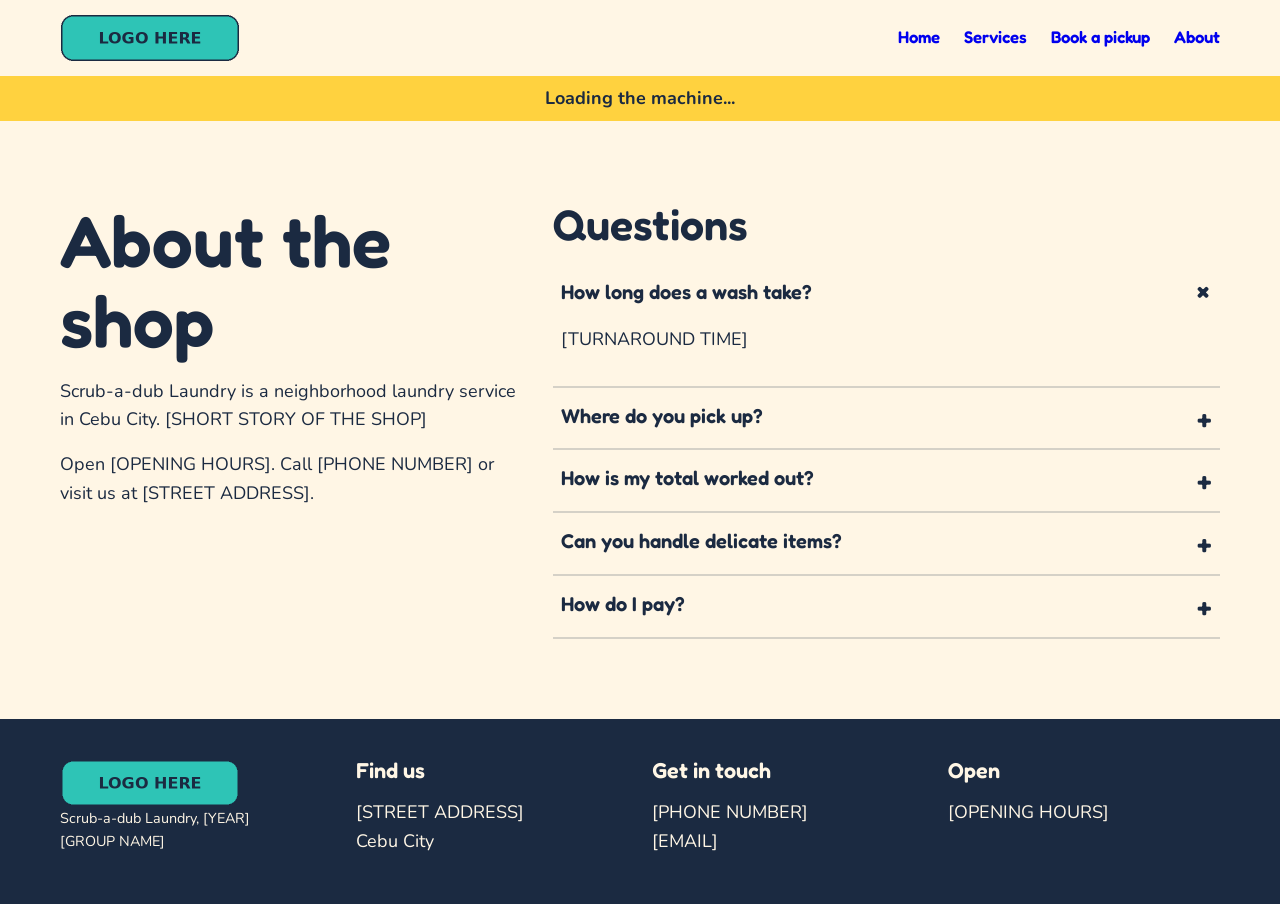
==== about.html @ 7029aa3f "added other pages and partially redesign the website" ====
<!doctype html>
<html lang="en">
<head>
<meta charset="utf-8">
<meta name="viewport" content="width=device-width, initial-scale=1">
<title>About | Scrub-a-dub Laundry</title>
<meta name="description" content="About Scrub-a-dub Laundry, hours, and common questions.">
<link rel="icon" href="assets/logo-small.png">
<link rel="preconnect" href="https://fonts.googleapis.com"><link rel="preconnect" href="https://fonts.gstatic.com" crossorigin>
<link rel="stylesheet" href="https://fonts.googleapis.com/css2?family=Fredoka:wght@500;600&family=Nunito:wght@400;700&display=swap">
<link rel="stylesheet" href="style.css">
<link rel="stylesheet" href="https://pyscript.net/releases/2025.8.1/core.css">
<script type="module" src="https://pyscript.net/releases/2025.8.1/core.js"></script>
</head>
<body>
<header class="site-header"><div class="wrap bar">
<a class="brand" href="index.html"><img src="assets/logo-small.png" alt="Scrub-a-dub Laundry, home" width="180" height="48"></a>
<button id="nav-toggle" class="nav-toggle" aria-expanded="false" aria-controls="nav">Menu</button>
<nav id="nav" class="nav" aria-label="Main"><a href="index.html">Home</a><a href="services.html">Services</a><a href="order.html">Book a pickup</a><a href="about.html">About</a></nav>
</div></header>
<p id="loading" class="loading" role="status">Loading the machine...</p>
<main>

<section class="section"><div class="wrap grid12" style="align-items:start">
<div class="c-5"><h1>About the shop</h1><p>Scrub-a-dub Laundry is a neighborhood laundry service in Cebu City. [SHORT STORY OF THE SHOP]</p><p>Open [OPENING HOURS]. Call [PHONE NUMBER] or visit us at [STREET ADDRESS].</p></div>
<div class="c-7"><h2>Questions</h2><ul class="faq">
<li class="faq-item open"><button class="faq-q" aria-expanded="true">How long does a wash take?</button><div class="faq-a"><div><p>[TURNAROUND TIME]</p></div></div></li>
<li class="faq-item"><button class="faq-q" aria-expanded="false">Where do you pick up?</button><div class="faq-a"><div><p>[SERVICE AREA] in Cebu City.</p></div></div></li>
<li class="faq-item"><button class="faq-q" aria-expanded="false">How is my total worked out?</button><div class="faq-a"><div><p>Quantity times the service price, plus the rush fee and delivery fee if you pick them. Try it on the Services page.</p></div></div></li>
<li class="faq-item"><button class="faq-q" aria-expanded="false">Can you handle delicate items?</button><div class="faq-a"><div><p>[DELICATE ITEMS POLICY]</p></div></div></li>
<li class="faq-item"><button class="faq-q" aria-expanded="false">How do I pay?</button><div class="faq-a"><div><p>[PAYMENT METHODS]</p></div></div></li>
</ul></div></div></section>
</main>
<footer class="site-footer"><div class="wrap foot">
<div><img src="assets/logo-small.png" alt="Scrub-a-dub Laundry" width="180" height="48"><p class="small mt">Scrub-a-dub Laundry, [YEAR]<br>[GROUP NAME]</p></div>
<div><h3>Find us</h3><p>[STREET ADDRESS]<br>Cebu City</p></div>
<div><h3>Get in touch</h3><p>[PHONE NUMBER]<br>[EMAIL]</p></div>
<div><h3>Open</h3><p>[OPENING HOURS]</p></div>
</div></footer>
<script type="py" config="./pyscript.toml">
import nav, faq
from pyscript import document
document.querySelector("#loading").remove()
</script>
</body>
</html>
---- style.css ----
/* 1. tokens */
:root{--cream:#FFF6E5;--navy:#1B2A41;--teal:#2EC4B6;--mint:#bdeee9;--sun:#FFD23F;--coral:#FF6B6B;
--f-head:Fredoka,sans-serif;--f-body:Nunito,sans-serif;
--s1:4px;--s2:8px;--s3:16px;--s4:24px;--s5:40px;--s6:80px;--r:14px;
--ease-bounce:cubic-bezier(.34,1.56,.64,1);--t-press:120ms;--t-hover:220ms;
--fs-body:clamp(1rem,.95rem + .25vw,1.125rem);--fs-h1:clamp(2.4rem,1.5rem + 3.8vw,4.6rem);--fs-h2:clamp(1.8rem,1.4rem + 1.6vw,2.7rem);--fs-h3:1.35rem}
/* 2. reset */
*,*::before,*::after{box-sizing:border-box}
html{scroll-behavior:smooth}
body{margin:0;background:var(--cream);color:var(--navy);font:var(--fs-body)/1.6 var(--f-body)}
img,video{max-width:100%;height:auto;display:block}
button,input,select,textarea{font:inherit;color:inherit}
/* 3. base */
h1,h2,h3{font-family:var(--f-head);font-weight:600;line-height:1.1;margin:0 0 var(--s3)}
h1{font-size:var(--fs-h1)}h2{font-size:var(--fs-h2)}h3{font-size:var(--fs-h3)}
p{margin:0 0 var(--s3);max-width:60ch}
:focus-visible{outline:3px solid var(--navy);outline-offset:3px}
.small{font-size:.9rem}
.loading{margin:0;padding:var(--s2) var(--s3);background:var(--sun);text-align:center;font-weight:700;max-width:none}
/* 4. layout */
.wrap{width:min(1160px,100% - 2 * var(--s4));margin-inline:auto}
.grid12{display:grid;grid-template-columns:repeat(12,1fr);gap:var(--s4);align-items:center}
.section{padding-block:var(--s6)}
.band{background:var(--teal);padding-block:var(--s6)}
.c-6{grid-column:span 6}.c-5{grid-column:span 5}.c-7{grid-column:span 7}.c-4{grid-column:span 4}.c-8{grid-column:span 8}
/* 5. components */
.site-header{position:sticky;top:0;z-index:10;background:var(--cream);transition:box-shadow var(--t-hover)}
.site-header.scrolled{box-shadow:0 3px 0 var(--navy)}
.bar{display:flex;align-items:center;justify-content:space-between;gap:var(--s3);min-height:76px}
.nav{display:flex;gap:var(--s4)}
.nav a{font:600 1.05rem var(--f-head);text-decoration:none;padding:var(--s1) 0;border-bottom:3px solid transparent;transition:transform var(--t-hover) var(--ease-bounce)}
.nav a:hover{transform:rotate(-3deg) translateY(-2px)}
.nav a[aria-current=page]{border-bottom-color:var(--coral)}
.nav-toggle{display:none;background:var(--sun);border:3px solid var(--navy);border-radius:999px;padding:var(--s1) var(--s3);font:600 1rem var(--f-head);cursor:pointer}
.btn{display:inline-block;font:600 1.1rem var(--f-head);padding:.8em 1.6em;border:3px solid var(--navy);border-radius:999px;background:var(--coral);color:var(--navy);box-shadow:4px 4px 0 var(--navy);text-decoration:none;cursor:pointer;transition:transform var(--t-hover) var(--ease-bounce),box-shadow var(--t-hover)}
.btn:hover{transform:translate(-2px,-4px) rotate(-1.5deg);box-shadow:6px 8px 0 var(--navy)}
.btn:active{transform:scale(.96);box-shadow:2px 2px 0 var(--navy);transition-duration:var(--t-press)}
.btn--ghost{background:transparent}
.actions{display:flex;flex-wrap:wrap;gap:var(--s3);margin-top:var(--s4)}
.steps{display:flex;gap:var(--s5);position:relative;margin:var(--s5) 0 0;padding:0;list-style:none}
.steps::before{content:"";position:absolute;left:24px;right:24px;top:24px;border-top:3px dashed var(--navy);opacity:.35}
.steps li{position:relative;flex:1}
.num{width:48px;height:48px;border-radius:50%;background:var(--sun);border:3px solid var(--navy);display:grid;place-items:center;font:600 1.3rem var(--f-head);margin-bottom:var(--s3);position:relative;transition:transform var(--t-hover) var(--ease-bounce)}
.steps li:hover .num{transform:rotate(-12deg) scale(1.12)}
.steps h3{margin-bottom:var(--s1)}
.video-frame{background:var(--navy);border-radius:var(--r);padding:var(--s2);aspect-ratio:16/9}
.video-frame video{width:100%;height:100%;border-radius:8px;background:var(--navy);object-fit:cover}
.svc-list{margin:var(--s4) 0 0;padding:0;list-style:none}
.svc{width:100%;background:none;border:0;border-bottom:2px solid rgba(27,42,65,.18);text-align:left;display:grid;grid-template-columns:56px 1fr auto;gap:var(--s3);align-items:center;padding:var(--s3) var(--s2);cursor:pointer}
.svc .name{display:block;font:600 1.4rem var(--f-head)}
.svc .price{font:600 1.25rem var(--f-head);transition:transform var(--t-hover) var(--ease-bounce)}
.svc:hover .price{transform:translateX(-8px)}
.svc:hover .ico{transform:rotate(-10deg) scale(1.1)}
.svc:active{transform:scale(.99)}
.ico{width:48px;height:48px;border-radius:14px;background:var(--mint);border:3px solid var(--navy);display:grid;place-items:center;transition:transform var(--t-hover) var(--ease-bounce)}
.ico::after{content:"";width:55%;height:55%;background:var(--navy)}
.ico--wash::after{border-radius:50%;background:none;border:4px solid var(--navy)}
.ico--dry{background:var(--sun)}.ico--dry::after{clip-path:polygon(20% 0,35% 0,50% 14%,65% 0,80% 0,100% 28%,84% 42%,78% 34%,78% 100%,22% 100%,22% 34%,16% 42%,0 28%)}
.ico--iron{background:var(--coral)}.ico--iron::after{clip-path:polygon(0 100%,100% 100%,100% 30%,70% 0,0 40%)}
.ico--bed::after{border-radius:6px}
.fields h2{color:var(--navy)}
.field{margin-bottom:var(--s3)}
label{display:block;font-weight:700;margin-bottom:var(--s1)}
.in{display:block;width:100%;background:#fff;border:3px solid var(--navy);border-radius:var(--r);padding:.65em .85em}
.in:focus{outline:none;box-shadow:0 0 0 4px var(--sun);animation:pop .35s var(--ease-bounce)}
.field.invalid .in{border-color:var(--coral);animation:shake .4s}
.err,.msg{color:#a3201a;min-height:1.4em;font-size:.95rem;margin:var(--s1) 0 0}
.toggle{display:flex;align-items:center;gap:12px;margin:12px 0;cursor:pointer}
.toggle input{position:absolute;opacity:0}
.track{width:54px;height:30px;border-radius:999px;background:var(--cream);border:3px solid var(--navy);position:relative;flex:none;transition:background var(--t-hover)}
.track::after{content:"";position:absolute;top:2px;left:2px;width:20px;height:20px;border-radius:50%;background:var(--navy);transition:transform var(--t-hover) var(--ease-bounce)}
.toggle input:checked+.track{background:var(--sun)}
.toggle input:checked+.track::after{transform:translateX(24px)}
.toggle input:focus-visible+.track{outline:3px solid var(--navy);outline-offset:3px}
.receipt,.confirm{background:var(--cream);border:3px solid var(--navy);border-radius:var(--r);padding:var(--s4);position:relative}
.receipt dl,.ticket dl{margin:0}
.line{display:flex;justify-content:space-between;gap:var(--s3);padding:var(--s2) 0;border-bottom:2px dashed rgba(27,42,65,.35);animation:rise .4s both}
.line dt,.line dd{margin:0}
.line:nth-child(2){animation-delay:.1s}.line:nth-child(3){animation-delay:.2s}.line:nth-child(4){animation-delay:.3s}
.line.total{border:0;font:600 1.6rem var(--f-head)}
.confirm:focus{outline:3px solid var(--navy)}
.ticket.show .stamp{animation:stamp .5s var(--ease-bounce) forwards}
.stamp{position:absolute;right:0;top:-8px;border:4px solid var(--coral);color:#b8362f;padding:2px 14px;font:600 1.6rem var(--f-head);border-radius:8px;transform:rotate(-12deg);opacity:0}
.faq{margin:0;padding:0;list-style:none}
.faq-item{border-bottom:2px solid rgba(27,42,65,.18)}
.faq-q{width:100%;display:flex;justify-content:space-between;gap:var(--s3);background:none;border:0;text-align:left;padding:var(--s3) var(--s2);font:600 1.25rem var(--f-head);cursor:pointer;transition:transform var(--t-hover) var(--ease-bounce)}
.faq-q:hover{transform:rotate(-.6deg) translateX(4px)}
.faq-q::after{content:"+";font-size:1.8rem;line-height:1;transition:transform var(--t-hover) var(--ease-bounce)}
.faq-item.open .faq-q::after{transform:rotate(135deg)}
.faq-a{display:grid;grid-template-rows:0fr;transition:grid-template-rows .3s}
.faq-item.open .faq-a{grid-template-rows:1fr}
.faq-a>div{overflow:hidden}
.faq-a p{padding:0 var(--s2) var(--s3)}
.site-footer{background:var(--navy);color:var(--cream);padding-block:var(--s5)}
.foot{display:grid;grid-template-columns:repeat(auto-fit,minmax(220px,1fr));gap:var(--s4);align-items:start}
.foot p{margin:0 0 var(--s2)}
/* 6. pages: hero and machine */
.hero{padding-block:var(--s5) var(--s6);position:relative;overflow:hidden}
.hero h1{max-width:12ch}
.hero-art{position:relative;padding-bottom:var(--s5)}
.machine{position:relative;display:block;width:min(340px,86%);aspect-ratio:5/6;margin:0 0 0 auto;padding:0;background:var(--teal);border:4px solid var(--navy);border-radius:32px;box-shadow:8px 8px 0 var(--navy);cursor:pointer;transition:transform var(--t-hover) var(--ease-bounce)}
.machine:hover{transform:rotate(-1deg) translateY(-4px)}
.machine:active{transform:scale(.97)}
.machine[aria-busy=true]{cursor:progress}
.m-panel{position:absolute;inset:4% 6% auto;height:14%;background:var(--cream);border:3px solid var(--navy);border-radius:16px;display:flex;align-items:center;gap:8px;padding:0 12px;font:600 .95rem var(--f-head)}
.knob{width:22px;height:22px;border-radius:50%;background:var(--coral);border:3px solid var(--navy);flex:none}
.knob.y{background:var(--sun)}
.m-status{margin-left:auto;text-align:right}
.door{position:absolute;left:50%;top:57%;width:70%;aspect-ratio:1;transform:translate(-50%,-50%);border-radius:50%;background:var(--sun);border:4px solid var(--navy);padding:9%;transition:transform .4s var(--ease-bounce)}
.drum{width:100%;height:100%;border-radius:50%;background:var(--mint);border:3px solid var(--navy);position:relative;overflow:hidden}
.cloth{position:absolute;width:34%;height:26%;border-radius:8px;border:3px solid var(--navy)}
.c1{background:var(--coral);left:14%;top:20%}.c2{background:#fff;left:52%;top:42%}.c3{background:var(--sun);left:22%;top:58%}
.is-open .door{transform:translate(-50%,-50%) perspective(500px) rotateY(-55deg)}
.is-running .drum{animation:spin .9s linear infinite}
.machine:not(.is-running):hover .door{animation:wiggle .5s}
.fresh{position:absolute;left:50%;bottom:-14%;width:36%;aspect-ratio:1;background:var(--coral);clip-path:polygon(20% 0,35% 0,50% 14%,65% 0,80% 0,100% 28%,84% 42%,78% 34%,78% 100%,22% 100%,22% 34%,16% 42%,0 28%);opacity:0;transform:translateX(-50%)}
.is-done .fresh{animation:flop .7s var(--ease-bounce) forwards}
.hint{text-align:right;margin:var(--s4) 0 0 auto;font-weight:700}
.bub{position:absolute;border-radius:50%;border:3px solid var(--navy);background:rgba(255,255,255,.55);animation:drift 9s ease-in-out infinite alternate;pointer-events:none}
.b1{width:34px;height:34px;left:2%;top:10%}.b2{width:20px;height:20px;left:48%;top:60%;animation-delay:-3s}.b3{width:46px;height:46px;right:4%;top:2%;animation-delay:-6s}
/* 7. utilities */
.mt{margin-top:var(--s5)}
/* 8. motion */
@keyframes spin{to{transform:rotate(360deg)}}
@keyframes wiggle{25%{transform:translate(-50%,-50%) rotate(-6deg)}75%{transform:translate(-50%,-50%) rotate(6deg)}}
@keyframes flop{from{opacity:0;transform:translate(-50%,-110px) scale(.3) rotate(-30deg)}to{opacity:1;transform:translate(-50%,0) scale(1) rotate(6deg)}}
@keyframes drift{to{transform:translate(14px,-26px)}}
@keyframes pop{50%{transform:scale(1.02)}}
@keyframes shake{20%,60%{transform:translateX(-6px)}40%,80%{transform:translateX(6px)}}
@keyframes rise{from{opacity:0;transform:translateY(6px)}}
@keyframes stamp{from{opacity:0;transform:scale(3) rotate(-12deg)}to{opacity:1;transform:scale(1) rotate(-12deg)}}
@media (prefers-reduced-motion:reduce){*,*::before,*::after{animation-duration:.01ms!important;animation-iteration-count:1!important;transition-duration:.01ms!important;scroll-behavior:auto!important}.bub{display:none}}
@media (max-width:820px){
.c-6,.c-5,.c-7,.c-4,.c-8{grid-column:1/-1}
.nav-toggle{display:block}
.nav{display:none;position:absolute;left:0;right:0;top:100%;flex-direction:column;background:var(--cream);padding:var(--s3) var(--s4);border-bottom:3px solid var(--navy)}
.nav.open{display:flex}
.steps{flex-direction:column;gap:var(--s4)}.steps::before{display:none}
.machine{margin:0 auto}.hint{text-align:center;margin-inline:auto}
}
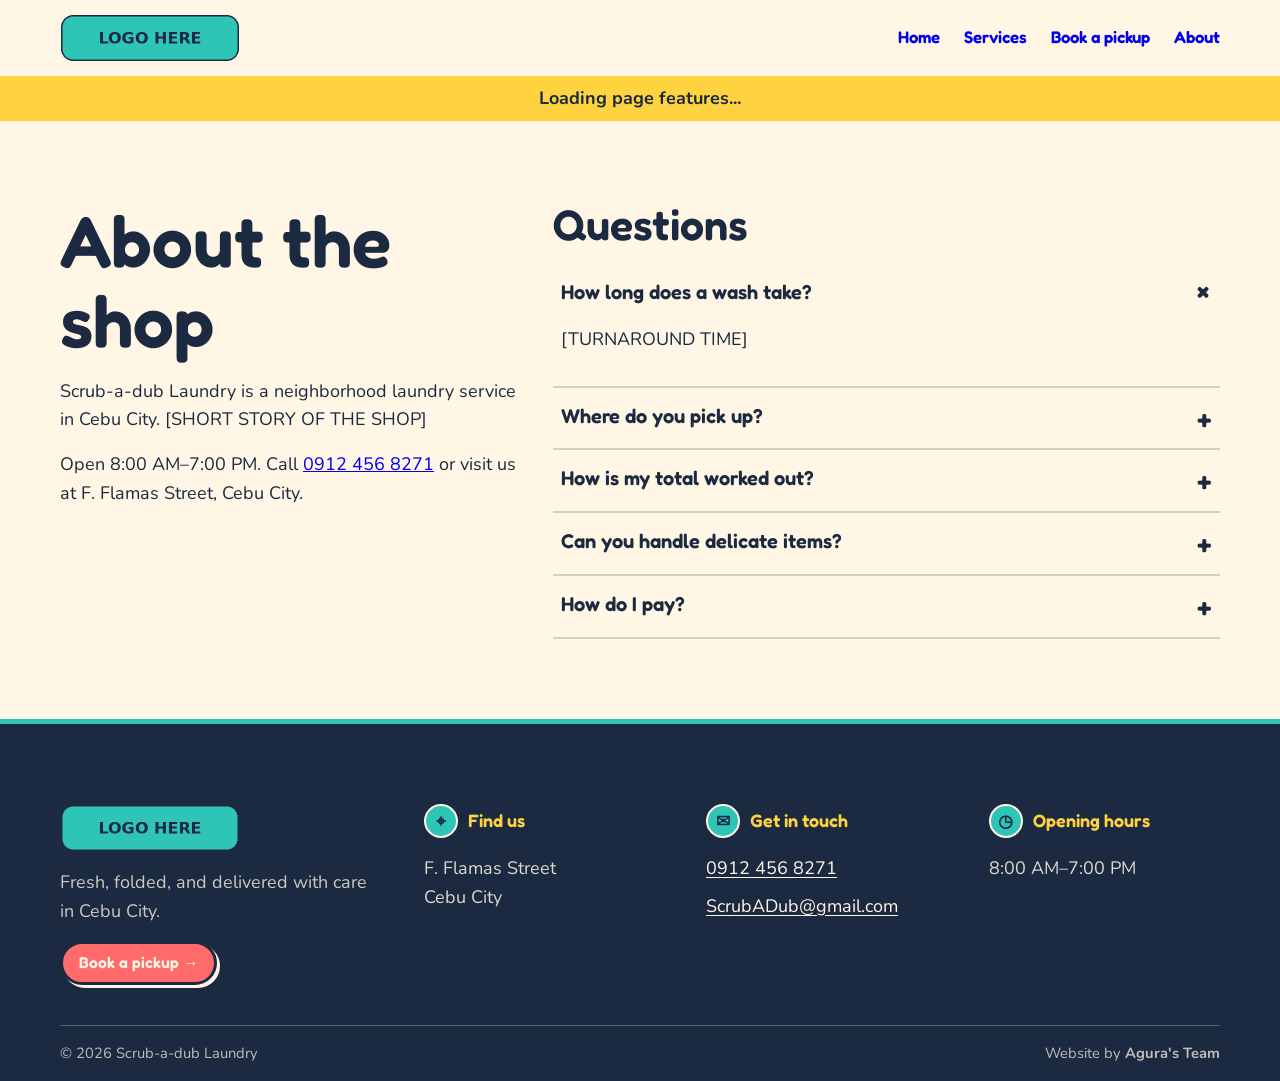
==== commit 909b04b8: "Improve the footer design and placed our contacts" ====
--- a/about.html
+++ b/about.html
@@ -13,16 +13,19 @@
 <script type="module" src="https://pyscript.net/releases/2025.8.1/core.js"></script>
 </head>
 <body>
+<div class="bubble-background" aria-hidden="true">
+<i class="bubble-background__bubble"></i><i class="bubble-background__bubble"></i><i class="bubble-background__bubble"></i><i class="bubble-background__bubble"></i><i class="bubble-background__bubble"></i><i class="bubble-background__bubble"></i><i class="bubble-background__bubble"></i><i class="bubble-background__bubble"></i><i class="bubble-background__bubble"></i><i class="bubble-background__bubble"></i><i class="bubble-background__bubble"></i><i class="bubble-background__bubble"></i><i class="bubble-background__bubble"></i><i class="bubble-background__bubble"></i>
+</div>
 <header class="site-header"><div class="wrap bar">
 <a class="brand" href="index.html"><img src="assets/logo-small.png" alt="Scrub-a-dub Laundry, home" width="180" height="48"></a>
 <button id="nav-toggle" class="nav-toggle" aria-expanded="false" aria-controls="nav">Menu</button>
 <nav id="nav" class="nav" aria-label="Main"><a href="index.html">Home</a><a href="services.html">Services</a><a href="order.html">Book a pickup</a><a href="about.html">About</a></nav>
 </div></header>
-<p id="loading" class="loading" role="status">Loading the machine...</p>
+<p id="loading" class="loading" role="status">Loading page features...</p>
 <main>
 
 <section class="section"><div class="wrap grid12" style="align-items:start">
-<div class="c-5"><h1>About the shop</h1><p>Scrub-a-dub Laundry is a neighborhood laundry service in Cebu City. [SHORT STORY OF THE SHOP]</p><p>Open [OPENING HOURS]. Call [PHONE NUMBER] or visit us at [STREET ADDRESS].</p></div>
+<div class="c-5"><h1>About the shop</h1><p>Scrub-a-dub Laundry is a neighborhood laundry service in Cebu City. [SHORT STORY OF THE SHOP]</p><p>Open 8:00 AM–7:00 PM. Call <a href="tel:+639124568271">0912 456 8271</a> or visit us at F. Flamas Street, Cebu City.</p></div>
 <div class="c-7"><h2>Questions</h2><ul class="faq">
 <li class="faq-item open"><button class="faq-q" aria-expanded="true">How long does a wash take?</button><div class="faq-a"><div><p>[TURNAROUND TIME]</p></div></div></li>
 <li class="faq-item"><button class="faq-q" aria-expanded="false">Where do you pick up?</button><div class="faq-a"><div><p>[SERVICE AREA] in Cebu City.</p></div></div></li>
@@ -31,14 +34,16 @@
 <li class="faq-item"><button class="faq-q" aria-expanded="false">How do I pay?</button><div class="faq-a"><div><p>[PAYMENT METHODS]</p></div></div></li>
 </ul></div></div></section>
 </main>
-<footer class="site-footer"><div class="wrap foot">
-<div><img src="assets/logo-small.png" alt="Scrub-a-dub Laundry" width="180" height="48"><p class="small mt">Scrub-a-dub Laundry, [YEAR]<br>[GROUP NAME]</p></div>
-<div><h3>Find us</h3><p>[STREET ADDRESS]<br>Cebu City</p></div>
-<div><h3>Get in touch</h3><p>[PHONE NUMBER]<br>[EMAIL]</p></div>
-<div><h3>Open</h3><p>[OPENING HOURS]</p></div>
+<footer class="site-footer"><div class="wrap footer-wrap">
+<div class="footer-grid">
+<section class="footer-brand"><img src="assets/logo-small.png" alt="Scrub-a-dub Laundry" width="180" height="48"><p>Fresh, folded, and delivered with care in Cebu City.</p><a class="btn footer-cta" href="order.html">Book a pickup <span aria-hidden="true">→</span></a></section>
+<section class="footer-column"><h2><span class="footer-icon" aria-hidden="true">⌖</span>Find us</h2><address>F. Flamas Street<br>Cebu City</address></section>
+<section class="footer-column"><h2><span class="footer-icon" aria-hidden="true">✉</span>Get in touch</h2><p><a href="tel:+639124568271">0912 456 8271</a><a href="mailto:ScrubADub@gmail.com">ScrubADub@gmail.com</a></p></section>
+<section class="footer-column"><h2><span class="footer-icon" aria-hidden="true">◷</span>Opening hours</h2><p>8:00 AM–7:00 PM</p></section>
+</div><div class="footer-bottom"><span>© 2026 Scrub-a-dub Laundry</span><span>Website by <strong>Agura's Team</strong></span></div>
 </div></footer>
 <script type="py" config="./pyscript.toml">
-import nav, faq
+import nav, faq, background_bubbles
 from pyscript import document
 document.querySelector("#loading").remove()
 </script>
--- a/style.css
+++ b/style.css
@@ -7,7 +7,24 @@
 /* 2. reset */
 *,*::before,*::after{box-sizing:border-box}
 html{scroll-behavior:smooth}
-body{margin:0;background:var(--cream);color:var(--navy);font:var(--fs-body)/1.6 var(--f-body)}
+body{margin:0;background:var(--cream);color:var(--navy);font:var(--fs-body)/1.6 var(--f-body);position:relative;isolation:isolate}
+.bubble-background{position:fixed;inset:0;overflow:hidden;z-index:0;pointer-events:none}
+.site-header,body>main,body>footer,#loading{position:relative;z-index:1}
+.bubble-background__bubble{position:absolute;bottom:-72px;left:var(--bubble-left);width:var(--bubble-size);aspect-ratio:1;border:3px solid rgba(46,196,182,.58);border-radius:50%;background:rgba(46,196,182,.16);opacity:.48;pointer-events:auto;cursor:pointer;animation:background-bubble-rise var(--bubble-speed) linear var(--bubble-delay) infinite}
+.bubble-background__bubble:nth-child(1){--bubble-left:4%;--bubble-size:70px;--bubble-speed:23s;--bubble-delay:-5s;--bubble-sway:34px}
+.bubble-background__bubble:nth-child(2){--bubble-left:12%;--bubble-size:52px;--bubble-speed:19s;--bubble-delay:-13s;--bubble-sway:-26px}
+.bubble-background__bubble:nth-child(3){--bubble-left:20%;--bubble-size:82px;--bubble-speed:28s;--bubble-delay:-8s;--bubble-sway:46px}
+.bubble-background__bubble:nth-child(4){--bubble-left:29%;--bubble-size:60px;--bubble-speed:21s;--bubble-delay:-16s;--bubble-sway:-38px}
+.bubble-background__bubble:nth-child(5){--bubble-left:37%;--bubble-size:76px;--bubble-speed:26s;--bubble-delay:-3s;--bubble-sway:26px}
+.bubble-background__bubble:nth-child(6){--bubble-left:45%;--bubble-size:48px;--bubble-speed:18s;--bubble-delay:-11s;--bubble-sway:-32px}
+.bubble-background__bubble:nth-child(7){--bubble-left:53%;--bubble-size:90px;--bubble-speed:30s;--bubble-delay:-19s;--bubble-sway:42px}
+.bubble-background__bubble:nth-child(8){--bubble-left:61%;--bubble-size:64px;--bubble-speed:22s;--bubble-delay:-6s;--bubble-sway:-30px}
+.bubble-background__bubble:nth-child(9){--bubble-left:69%;--bubble-size:78px;--bubble-speed:25s;--bubble-delay:-15s;--bubble-sway:36px}
+.bubble-background__bubble:nth-child(10){--bubble-left:77%;--bubble-size:54px;--bubble-speed:20s;--bubble-delay:-9s;--bubble-sway:-42px}
+.bubble-background__bubble:nth-child(11){--bubble-left:84%;--bubble-size:92px;--bubble-speed:29s;--bubble-delay:-2s;--bubble-sway:28px}
+.bubble-background__bubble:nth-child(12){--bubble-left:91%;--bubble-size:62px;--bubble-speed:21s;--bubble-delay:-17s;--bubble-sway:-34px}
+.bubble-background__bubble:nth-child(13){--bubble-left:96%;--bubble-size:74px;--bubble-speed:27s;--bubble-delay:-12s;--bubble-sway:38px}
+.bubble-background__bubble:nth-child(14){--bubble-left:25%;--bubble-size:58px;--bubble-speed:24s;--bubble-delay:-21s;--bubble-sway:-24px}
 img,video{max-width:100%;height:auto;display:block}
 button,input,select,textarea{font:inherit;color:inherit}
 /* 3. base */
@@ -22,7 +39,7 @@
 .grid12{display:grid;grid-template-columns:repeat(12,1fr);gap:var(--s4);align-items:center}
 .section{padding-block:var(--s6)}
 .band{background:var(--teal);padding-block:var(--s6)}
-.c-6{grid-column:span 6}.c-5{grid-column:span 5}.c-7{grid-column:span 7}.c-4{grid-column:span 4}.c-8{grid-column:span 8}
+.c-12{grid-column:1/-1}.c-6{grid-column:span 6}.c-5{grid-column:span 5}.c-7{grid-column:span 7}.c-4{grid-column:span 4}.c-8{grid-column:span 8}
 /* 5. components */
 .site-header{position:sticky;top:0;z-index:10;background:var(--cream);transition:box-shadow var(--t-hover)}
 .site-header.scrolled{box-shadow:0 3px 0 var(--navy)}
@@ -45,19 +62,48 @@
 .steps h3{margin-bottom:var(--s1)}
 .video-frame{background:var(--navy);border-radius:var(--r);padding:var(--s2);aspect-ratio:16/9}
 .video-frame video{width:100%;height:100%;border-radius:8px;background:var(--navy);object-fit:cover}
-.svc-list{margin:var(--s4) 0 0;padding:0;list-style:none}
-.svc{width:100%;background:none;border:0;border-bottom:2px solid rgba(27,42,65,.18);text-align:left;display:grid;grid-template-columns:56px 1fr auto;gap:var(--s3);align-items:center;padding:var(--s3) var(--s2);cursor:pointer}
-.svc .name{display:block;font:600 1.4rem var(--f-head)}
-.svc .price{font:600 1.25rem var(--f-head);transition:transform var(--t-hover) var(--ease-bounce)}
-.svc:hover .price{transform:translateX(-8px)}
-.svc:hover .ico{transform:rotate(-10deg) scale(1.1)}
-.svc:active{transform:scale(.99)}
+.svc-list{display:grid;grid-template-columns:repeat(2,minmax(0,1fr));gap:var(--s4);margin:var(--s4) 0 0;padding:0;list-style:none}
+.svc-list li{min-width:0}
+.svc{position:relative;width:100%;height:100%;min-height:178px;background:#fff;border:3px solid var(--navy);border-radius:22px;box-shadow:5px 5px 0 var(--navy);text-align:left;display:grid;grid-template-columns:52px minmax(0,1fr) auto;gap:var(--s3);align-items:start;padding:22px;cursor:pointer;transition:transform var(--t-hover) var(--ease-bounce),box-shadow var(--t-hover),background var(--t-hover)}
+.svc:hover{transform:translate(-2px,-3px);box-shadow:8px 9px 0 var(--navy)}
+.svc:active{transform:translate(2px,2px);box-shadow:2px 2px 0 var(--navy)}
+.svc[aria-pressed=true]{background:#E5F9F5;box-shadow:7px 7px 0 var(--navy)}
+.svc .name{display:block;margin-bottom:5px;font:600 1.45rem/1.1 var(--f-head)}
+.svc-copy{display:grid;gap:8px;min-width:0}
+.svc-desc{line-height:1.4}
+.svc-tag{justify-self:start;padding:3px 10px;border:2px solid var(--navy);border-radius:999px;background:var(--sun);font-size:.8rem;font-weight:800}
+.svc-list li:nth-child(2) .svc-tag{background:#FFDCDC}.svc-list li:nth-child(3) .svc-tag{background:#DFF3FF}.svc-list li:nth-child(4) .svc-tag{background:#EAE1FF}
+.svc-end{display:grid;justify-items:end;gap:10px}
+.svc .price{max-width:100px;font:600 1rem/1.2 var(--f-head);text-align:right;transition:transform var(--t-hover) var(--ease-bounce)}
+.svc-arrow{display:grid;width:30px;height:30px;place-items:center;border:2px solid var(--navy);border-radius:50%;background:var(--coral);font-size:1.2rem;line-height:1;transition:transform var(--t-hover) var(--ease-bounce)}
+.svc:hover .svc-arrow{transform:rotate(45deg)}
 .ico{width:48px;height:48px;border-radius:14px;background:var(--mint);border:3px solid var(--navy);display:grid;place-items:center;transition:transform var(--t-hover) var(--ease-bounce)}
 .ico::after{content:"";width:55%;height:55%;background:var(--navy)}
 .ico--wash::after{border-radius:50%;background:none;border:4px solid var(--navy)}
 .ico--dry{background:var(--sun)}.ico--dry::after{clip-path:polygon(20% 0,35% 0,50% 14%,65% 0,80% 0,100% 28%,84% 42%,78% 34%,78% 100%,22% 100%,22% 34%,16% 42%,0 28%)}
 .ico--iron{background:var(--coral)}.ico--iron::after{clip-path:polygon(0 100%,100% 100%,100% 30%,70% 0,0 40%)}
 .ico--bed::after{border-radius:6px}
+.services-hero{position:relative;overflow:hidden;padding-block:var(--s6);background:var(--sun);border-bottom:3px solid var(--navy)}
+.services-intro{display:grid;grid-template-columns:1.05fr .95fr;align-items:center;gap:var(--s5)}
+.services-intro h1{max-width:10ch;margin-block:var(--s2) var(--s3)}
+.services-intro p{max-width:40ch}
+.eyebrow{display:inline-block;color:#365369;font:800 .85rem/1.2 var(--f-body);letter-spacing:.12em;text-transform:uppercase}
+.services-promo{position:relative;justify-self:center;width:min(390px,100%);aspect-ratio:1.45;border:4px solid var(--navy);border-radius:36px;background:var(--teal);box-shadow:9px 9px 0 var(--navy);overflow:hidden;transform:rotate(2deg)}
+.promo-label{position:absolute;top:12%;left:9%;padding:8px 14px;border:3px solid var(--navy);border-radius:999px;background:#fff;font:600 1.05rem var(--f-head);transform:rotate(-5deg)}
+.promo-fold{position:absolute;bottom:-15%;width:46%;height:62%;border:4px solid var(--navy);border-radius:25px 25px 10px 10px;box-shadow:inset -12px 0 rgba(27,42,65,.12)}
+.promo-fold--one{left:10%;background:var(--coral);transform:rotate(-13deg)}.promo-fold--two{left:29%;bottom:-20%;background:#B9A0E8;transform:rotate(8deg)}.promo-fold--three{right:7%;bottom:-18%;background:#fff;transform:rotate(17deg)}
+.promo-spark{position:absolute;z-index:1;top:28%;right:15%;color:var(--sun);font-size:2.5rem;text-shadow:2px 2px 0 var(--navy);animation:sparkle 1.8s ease-in-out infinite alternate}
+.promo-bubble{position:absolute;z-index:1;border:3px solid rgba(255,255,255,.9);border-radius:50%;background:rgba(255,255,255,.28)}.promo-bubble--one{right:11%;top:10%;width:35px;height:35px}.promo-bubble--two{right:4%;top:28%;width:18px;height:18px}
+.service-section{padding-block:var(--s6)}
+.section-heading{display:flex;align-items:end;justify-content:space-between;gap:var(--s4)}.section-heading h2{margin:.35rem 0 0}.section-heading>p{max-width:38ch;margin:0}
+.calculator-section{padding-block:var(--s6);background:#C9F2EC;border-top:3px solid var(--navy)}
+.calculator-heading{max-width:680px;margin:0 auto var(--s5);text-align:center}.calculator-heading h2{margin:.4rem 0}.calculator-heading p{margin-inline:auto}
+.calculator-panel{align-items:stretch;padding:clamp(22px,4vw,48px);border:3px solid var(--navy);border-radius:28px;background:#fff;box-shadow:9px 9px 0 var(--navy)}
+.calculator-panel .fields{padding:var(--s3)}.calculator-fields-heading,.receipt-heading{display:flex;align-items:center;gap:12px;margin-bottom:var(--s4);font:600 1.35rem var(--f-head)}.calculator-fields-heading h3{margin:0}
+.step-chip{display:grid;width:38px;height:38px;flex:none;place-items:center;border:3px solid var(--navy);border-radius:50%;background:var(--teal);font:600 1rem var(--f-head)}.step-chip--sun{background:var(--sun)}
+.calculator-panel .receipt{height:100%;padding:clamp(22px,3vw,36px);border-radius:22px;background:#FFF8E9;box-shadow:inset 0 0 0 2px rgba(255,210,63,.35)}
+.receipt-heading{padding-bottom:var(--s3);border-bottom:2px dashed rgba(27,42,65,.35)}
+.receipt .line{padding-block:14px}.receipt .line.total{margin-top:var(--s3);padding:16px;border:3px solid var(--navy);border-radius:14px;background:var(--teal);font:600 1.4rem var(--f-head)}
 .fields h2{color:var(--navy)}
 .field{margin-bottom:var(--s3)}
 label{display:block;font-weight:700;margin-bottom:var(--s1)}
@@ -91,50 +137,59 @@
 .faq-item.open .faq-a{grid-template-rows:1fr}
 .faq-a>div{overflow:hidden}
 .faq-a p{padding:0 var(--s2) var(--s3)}
-.site-footer{background:var(--navy);color:var(--cream);padding-block:var(--s5)}
-.foot{display:grid;grid-template-columns:repeat(auto-fit,minmax(220px,1fr));gap:var(--s4);align-items:start}
-.foot p{margin:0 0 var(--s2)}
-/* 6. pages: hero and machine */
+.site-footer{position:relative;overflow:hidden;background:var(--navy);color:var(--cream);padding-block:var(--s6) var(--s3);border-top:5px solid var(--teal)}
+.footer-grid{display:grid;grid-template-columns:1.35fr repeat(3,minmax(0,1fr));gap:clamp(22px,4vw,52px);align-items:start}
+.footer-brand img{width:180px;height:auto}.footer-brand p{max-width:29ch;margin:var(--s3) 0;color:rgba(255,246,229,.78)}
+.footer-cta{padding:.58em 1em;font-size:.98rem;box-shadow:3px 3px 0 #fff6e5}.footer-cta:hover{box-shadow:5px 6px 0 #fff6e5}
+.site-footer .footer-cta:hover{color:var(--navy)}
+.footer-column h2{display:flex;align-items:center;gap:10px;margin:0 0 var(--s3);font:600 1.12rem/1.2 var(--f-head);color:var(--sun)}
+.footer-icon{display:grid;width:34px;height:34px;flex:none;place-items:center;border:2px solid var(--cream);border-radius:50%;background:var(--teal);color:var(--navy);font-size:1.05rem}
+.footer-column p,.footer-column address{margin:0;color:rgba(255,246,229,.86);font-style:normal}
+.footer-column p{display:grid;gap:9px}.site-footer a{color:var(--cream);text-underline-offset:3px;overflow-wrap:anywhere}.site-footer a:hover{color:var(--sun)}
+.footer-bottom{display:flex;justify-content:space-between;gap:var(--s3);margin-top:var(--s5);padding-top:var(--s3);border-top:1px solid rgba(255,246,229,.28);color:rgba(255,246,229,.72);font-size:.92rem}
+/* 6. pages: hero */
 .hero{padding-block:var(--s5) var(--s6);position:relative;overflow:hidden}
 .hero h1{max-width:12ch}
-.hero-art{position:relative;padding-bottom:var(--s5)}
-.machine{position:relative;display:block;width:min(340px,86%);aspect-ratio:5/6;margin:0 0 0 auto;padding:0;background:var(--teal);border:4px solid var(--navy);border-radius:32px;box-shadow:8px 8px 0 var(--navy);cursor:pointer;transition:transform var(--t-hover) var(--ease-bounce)}
-.machine:hover{transform:rotate(-1deg) translateY(-4px)}
-.machine:active{transform:scale(.97)}
-.machine[aria-busy=true]{cursor:progress}
-.m-panel{position:absolute;inset:4% 6% auto;height:14%;background:var(--cream);border:3px solid var(--navy);border-radius:16px;display:flex;align-items:center;gap:8px;padding:0 12px;font:600 .95rem var(--f-head)}
-.knob{width:22px;height:22px;border-radius:50%;background:var(--coral);border:3px solid var(--navy);flex:none}
-.knob.y{background:var(--sun)}
-.m-status{margin-left:auto;text-align:right}
-.door{position:absolute;left:50%;top:57%;width:70%;aspect-ratio:1;transform:translate(-50%,-50%);border-radius:50%;background:var(--sun);border:4px solid var(--navy);padding:9%;transition:transform .4s var(--ease-bounce)}
-.drum{width:100%;height:100%;border-radius:50%;background:var(--mint);border:3px solid var(--navy);position:relative;overflow:hidden}
-.cloth{position:absolute;width:34%;height:26%;border-radius:8px;border:3px solid var(--navy)}
-.c1{background:var(--coral);left:14%;top:20%}.c2{background:#fff;left:52%;top:42%}.c3{background:var(--sun);left:22%;top:58%}
-.is-open .door{transform:translate(-50%,-50%) perspective(500px) rotateY(-55deg)}
-.is-running .drum{animation:spin .9s linear infinite}
-.machine:not(.is-running):hover .door{animation:wiggle .5s}
-.fresh{position:absolute;left:50%;bottom:-14%;width:36%;aspect-ratio:1;background:var(--coral);clip-path:polygon(20% 0,35% 0,50% 14%,65% 0,80% 0,100% 28%,84% 42%,78% 34%,78% 100%,22% 100%,22% 34%,16% 42%,0 28%);opacity:0;transform:translateX(-50%)}
-.is-done .fresh{animation:flop .7s var(--ease-bounce) forwards}
-.hint{text-align:right;margin:var(--s4) 0 0 auto;font-weight:700}
-.bub{position:absolute;border-radius:50%;border:3px solid var(--navy);background:rgba(255,255,255,.55);animation:drift 9s ease-in-out infinite alternate;pointer-events:none}
-.b1{width:34px;height:34px;left:2%;top:10%}.b2{width:20px;height:20px;left:48%;top:60%;animation-delay:-3s}.b3{width:46px;height:46px;right:4%;top:2%;animation-delay:-6s}
+.washer-scene{position:relative;display:grid;justify-items:center;padding-block:var(--s3)}
+.commercial-washer{position:relative;display:block;width:min(360px,100%);margin:0 auto;padding:0;border:0;background:transparent;cursor:pointer;overflow:visible;transition:transform var(--t-hover) var(--ease-bounce)}
+.commercial-washer:hover{transform:translateY(-5px) rotate(-1deg)}.commercial-washer:active{transform:scale(.97)}.commercial-washer[aria-busy=true]{cursor:progress}
+.washer-illustration{display:block;width:100%;height:auto;overflow:visible;filter:drop-shadow(7px 7px 0 var(--navy))}
+.washer-spin{transform-box:view-box;transform-origin:50% 57.4%}
+.is-spinning .washer-spin{animation:commercial-spin .28s linear infinite}
+.washer-smile{pointer-events:none}
+.washer-status{position:absolute;top:15.5%;left:53%;width:26%;overflow:hidden;color:var(--navy);font:700 clamp(.48rem,1.6vw,.76rem)/1.2 var(--f-body);text-align:center;white-space:nowrap;text-overflow:ellipsis;pointer-events:none}
+.washer-hint{margin:var(--s2) 0 0;font:600 1.1rem var(--f-head);text-align:center}
+.washer-spark{position:absolute;z-index:1;color:var(--coral);font-size:2rem;animation:sparkle 1.8s ease-in-out infinite alternate;pointer-events:none}
+.washer-spark--one{top:15%;left:7%}.washer-spark--two{top:35%;right:4%;color:var(--sun);animation-delay:-.8s}
+.washer-burst{position:absolute;z-index:3;left:50%;top:45%;width:0;height:0;pointer-events:none}
+.washer-burst i{position:absolute;width:var(--burst-size);height:var(--burst-size);border:2px solid var(--navy);border-radius:50%;background:var(--burst-color);opacity:0}
+.washer-burst i:nth-child(4n+1){--burst-color:#2EC4B6}.washer-burst i:nth-child(4n+2){--burst-color:#FFD23F}.washer-burst i:nth-child(4n+3){--burst-color:#FF6B6B}.washer-burst i:nth-child(4n){--burst-color:#B9A0E8}
+.washer-burst i:nth-child(1){--burst-size:21px;--burst-x:-112px;--burst-y:-100px;--burst-delay:0ms}.washer-burst i:nth-child(2){--burst-size:30px;--burst-x:-78px;--burst-y:-158px;--burst-delay:70ms}.washer-burst i:nth-child(3){--burst-size:16px;--burst-x:-30px;--burst-y:-190px;--burst-delay:150ms}.washer-burst i:nth-child(4){--burst-size:27px;--burst-x:22px;--burst-y:-176px;--burst-delay:40ms}.washer-burst i:nth-child(5){--burst-size:18px;--burst-x:76px;--burst-y:-145px;--burst-delay:200ms}.washer-burst i:nth-child(6){--burst-size:32px;--burst-x:111px;--burst-y:-96px;--burst-delay:110ms}.washer-burst i:nth-child(7){--burst-size:16px;--burst-x:-126px;--burst-y:-38px;--burst-delay:240ms}.washer-burst i:nth-child(8){--burst-size:24px;--burst-x:129px;--burst-y:-37px;--burst-delay:180ms}.washer-burst i:nth-child(9){--burst-size:20px;--burst-x:-84px;--burst-y:17px;--burst-delay:80ms}.washer-burst i:nth-child(10){--burst-size:29px;--burst-x:-35px;--burst-y:32px;--burst-delay:260ms}.washer-burst i:nth-child(11){--burst-size:17px;--burst-x:39px;--burst-y:31px;--burst-delay:130ms}.washer-burst i:nth-child(12){--burst-size:22px;--burst-x:91px;--burst-y:13px;--burst-delay:300ms}
+.is-done .washer-burst i{animation:washer-burst .85s cubic-bezier(.15,.65,.3,1) var(--burst-delay) both}
 /* 7. utilities */
 .mt{margin-top:var(--s5)}
 /* 8. motion */
-@keyframes spin{to{transform:rotate(360deg)}}
-@keyframes wiggle{25%{transform:translate(-50%,-50%) rotate(-6deg)}75%{transform:translate(-50%,-50%) rotate(6deg)}}
-@keyframes flop{from{opacity:0;transform:translate(-50%,-110px) scale(.3) rotate(-30deg)}to{opacity:1;transform:translate(-50%,0) scale(1) rotate(6deg)}}
-@keyframes drift{to{transform:translate(14px,-26px)}}
+@keyframes background-bubble-rise{from{transform:translate3d(0,0,0) scale(.8)}to{transform:translate3d(var(--bubble-sway),-110vh,0) scale(1.08)}}
+@keyframes background-bubble-pop{0%{opacity:.76;transform:scale(1)}60%{opacity:1;transform:scale(1.35)}100%{opacity:0;transform:scale(.1)}}
+.bubble-background__bubble.is-popping{animation:background-bubble-pop 320ms ease-out forwards;pointer-events:none}
+@keyframes commercial-spin{to{transform:rotate(360deg)}}
+@keyframes washer-burst{0%{opacity:0;transform:translate(0,0) scale(.2)}18%{opacity:1}100%{opacity:0;transform:translate(var(--burst-x),var(--burst-y)) scale(1.15)}}
+@keyframes sparkle{to{transform:translateY(-10px) rotate(25deg);opacity:.55}}
 @keyframes pop{50%{transform:scale(1.02)}}
 @keyframes shake{20%,60%{transform:translateX(-6px)}40%,80%{transform:translateX(6px)}}
 @keyframes rise{from{opacity:0;transform:translateY(6px)}}
 @keyframes stamp{from{opacity:0;transform:scale(3) rotate(-12deg)}to{opacity:1;transform:scale(1) rotate(-12deg)}}
-@media (prefers-reduced-motion:reduce){*,*::before,*::after{animation-duration:.01ms!important;animation-iteration-count:1!important;transition-duration:.01ms!important;scroll-behavior:auto!important}.bub{display:none}}
+@media (prefers-reduced-motion:reduce){*,*::before,*::after{animation-duration:.01ms!important;animation-iteration-count:1!important;transition-duration:.01ms!important;scroll-behavior:auto!important}.bubble-background__bubble{opacity:.48;animation:none;bottom:var(--bubble-size)}.is-spinning .washer-spin{animation:none;transform:rotate(360deg)}.is-done .washer-burst i{opacity:1;animation:none;transform:translate(var(--burst-x),var(--burst-y))}}
 @media (max-width:820px){
 .c-6,.c-5,.c-7,.c-4,.c-8{grid-column:1/-1}
 .nav-toggle{display:block}
 .nav{display:none;position:absolute;left:0;right:0;top:100%;flex-direction:column;background:var(--cream);padding:var(--s3) var(--s4);border-bottom:3px solid var(--navy)}
 .nav.open{display:flex}
 .steps{flex-direction:column;gap:var(--s4)}.steps::before{display:none}
-.machine{margin:0 auto}.hint{text-align:center;margin-inline:auto}
+.services-intro{grid-template-columns:1fr;gap:var(--s4)}.services-promo{width:min(420px,90%)}
+.section-heading{align-items:start;flex-direction:column}.section-heading>p{max-width:55ch}
+.svc-list{grid-template-columns:1fr}.svc{min-height:150px}
+.calculator-panel{gap:var(--s3)}.calculator-panel .fields{padding:0}
+.footer-grid{grid-template-columns:repeat(2,minmax(0,1fr))}
 }
+@media (max-width:480px){.svc{grid-template-columns:44px minmax(0,1fr) auto;gap:12px;padding:16px}.svc .ico{width:42px;height:42px}.svc .name{font-size:1.25rem}.svc .price{max-width:78px;font-size:.9rem}.svc-tag{font-size:.72rem}.calculator-panel{padding:20px}.calculator-fields-heading,.receipt-heading{font-size:1.15rem}.footer-grid{grid-template-columns:1fr;gap:var(--s4)}.footer-bottom{flex-direction:column;gap:5px}.footer-brand p{max-width:36ch}}
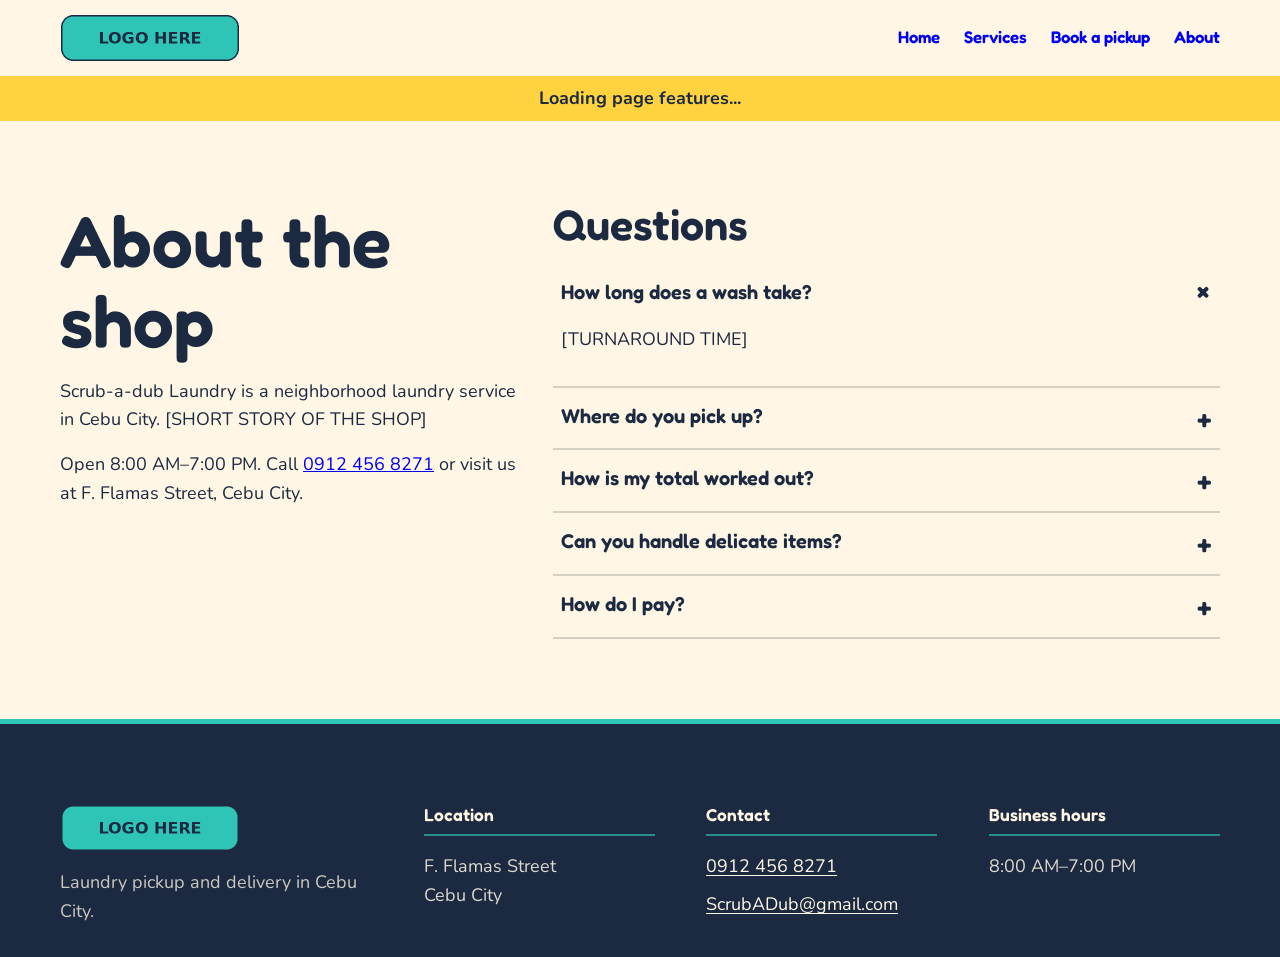
==== commit a80c3a67: "Improve the footer and removed misplaced button" ====
--- a/about.html
+++ b/about.html
@@ -36,11 +36,11 @@
 </main>
 <footer class="site-footer"><div class="wrap footer-wrap">
 <div class="footer-grid">
-<section class="footer-brand"><img src="assets/logo-small.png" alt="Scrub-a-dub Laundry" width="180" height="48"><p>Fresh, folded, and delivered with care in Cebu City.</p><a class="btn footer-cta" href="order.html">Book a pickup <span aria-hidden="true">→</span></a></section>
-<section class="footer-column"><h2><span class="footer-icon" aria-hidden="true">⌖</span>Find us</h2><address>F. Flamas Street<br>Cebu City</address></section>
-<section class="footer-column"><h2><span class="footer-icon" aria-hidden="true">✉</span>Get in touch</h2><p><a href="tel:+639124568271">0912 456 8271</a><a href="mailto:ScrubADub@gmail.com">ScrubADub@gmail.com</a></p></section>
-<section class="footer-column"><h2><span class="footer-icon" aria-hidden="true">◷</span>Opening hours</h2><p>8:00 AM–7:00 PM</p></section>
-</div><div class="footer-bottom"><span>© 2026 Scrub-a-dub Laundry</span><span>Website by <strong>Agura's Team</strong></span></div>
+<section class="footer-brand"><img src="assets/logo-small.png" alt="Scrub-a-dub Laundry" width="180" height="48"><p>Laundry pickup and delivery in Cebu City.</p></section>
+<section class="footer-column"><h2>Location</h2><address>F. Flamas Street<br>Cebu City</address></section>
+<section class="footer-column"><h2>Contact</h2><p><a href="tel:+639124568271">0912 456 8271</a><a href="mailto:ScrubADub@gmail.com">ScrubADub@gmail.com</a></p></section>
+<section class="footer-column"><h2>Business hours</h2><p>8:00 AM–7:00 PM</p></section>
+</div>
 </div></footer>
 <script type="py" config="./pyscript.toml">
 import nav, faq, background_bubbles
--- a/style.css
+++ b/style.css
@@ -140,13 +140,9 @@
 .site-footer{position:relative;overflow:hidden;background:var(--navy);color:var(--cream);padding-block:var(--s6) var(--s3);border-top:5px solid var(--teal)}
 .footer-grid{display:grid;grid-template-columns:1.35fr repeat(3,minmax(0,1fr));gap:clamp(22px,4vw,52px);align-items:start}
 .footer-brand img{width:180px;height:auto}.footer-brand p{max-width:29ch;margin:var(--s3) 0;color:rgba(255,246,229,.78)}
-.footer-cta{padding:.58em 1em;font-size:.98rem;box-shadow:3px 3px 0 #fff6e5}.footer-cta:hover{box-shadow:5px 6px 0 #fff6e5}
-.site-footer .footer-cta:hover{color:var(--navy)}
-.footer-column h2{display:flex;align-items:center;gap:10px;margin:0 0 var(--s3);font:600 1.12rem/1.2 var(--f-head);color:var(--sun)}
-.footer-icon{display:grid;width:34px;height:34px;flex:none;place-items:center;border:2px solid var(--cream);border-radius:50%;background:var(--teal);color:var(--navy);font-size:1.05rem}
+.footer-column h2{margin:0 0 var(--s3);padding-bottom:var(--s2);border-bottom:2px solid rgba(46,196,182,.65);font:600 1.08rem/1.3 var(--f-head);color:var(--cream)}
 .footer-column p,.footer-column address{margin:0;color:rgba(255,246,229,.86);font-style:normal}
 .footer-column p{display:grid;gap:9px}.site-footer a{color:var(--cream);text-underline-offset:3px;overflow-wrap:anywhere}.site-footer a:hover{color:var(--sun)}
-.footer-bottom{display:flex;justify-content:space-between;gap:var(--s3);margin-top:var(--s5);padding-top:var(--s3);border-top:1px solid rgba(255,246,229,.28);color:rgba(255,246,229,.72);font-size:.92rem}
 /* 6. pages: hero */
 .hero{padding-block:var(--s5) var(--s6);position:relative;overflow:hidden}
 .hero h1{max-width:12ch}
@@ -192,4 +188,4 @@
 .calculator-panel{gap:var(--s3)}.calculator-panel .fields{padding:0}
 .footer-grid{grid-template-columns:repeat(2,minmax(0,1fr))}
 }
-@media (max-width:480px){.svc{grid-template-columns:44px minmax(0,1fr) auto;gap:12px;padding:16px}.svc .ico{width:42px;height:42px}.svc .name{font-size:1.25rem}.svc .price{max-width:78px;font-size:.9rem}.svc-tag{font-size:.72rem}.calculator-panel{padding:20px}.calculator-fields-heading,.receipt-heading{font-size:1.15rem}.footer-grid{grid-template-columns:1fr;gap:var(--s4)}.footer-bottom{flex-direction:column;gap:5px}.footer-brand p{max-width:36ch}}
+@media (max-width:480px){.svc{grid-template-columns:44px minmax(0,1fr) auto;gap:12px;padding:16px}.svc .ico{width:42px;height:42px}.svc .name{font-size:1.25rem}.svc .price{max-width:78px;font-size:.9rem}.svc-tag{font-size:.72rem}.calculator-panel{padding:20px}.calculator-fields-heading,.receipt-heading{font-size:1.15rem}.footer-grid{grid-template-columns:1fr;gap:var(--s4)}.footer-brand p{max-width:36ch}}
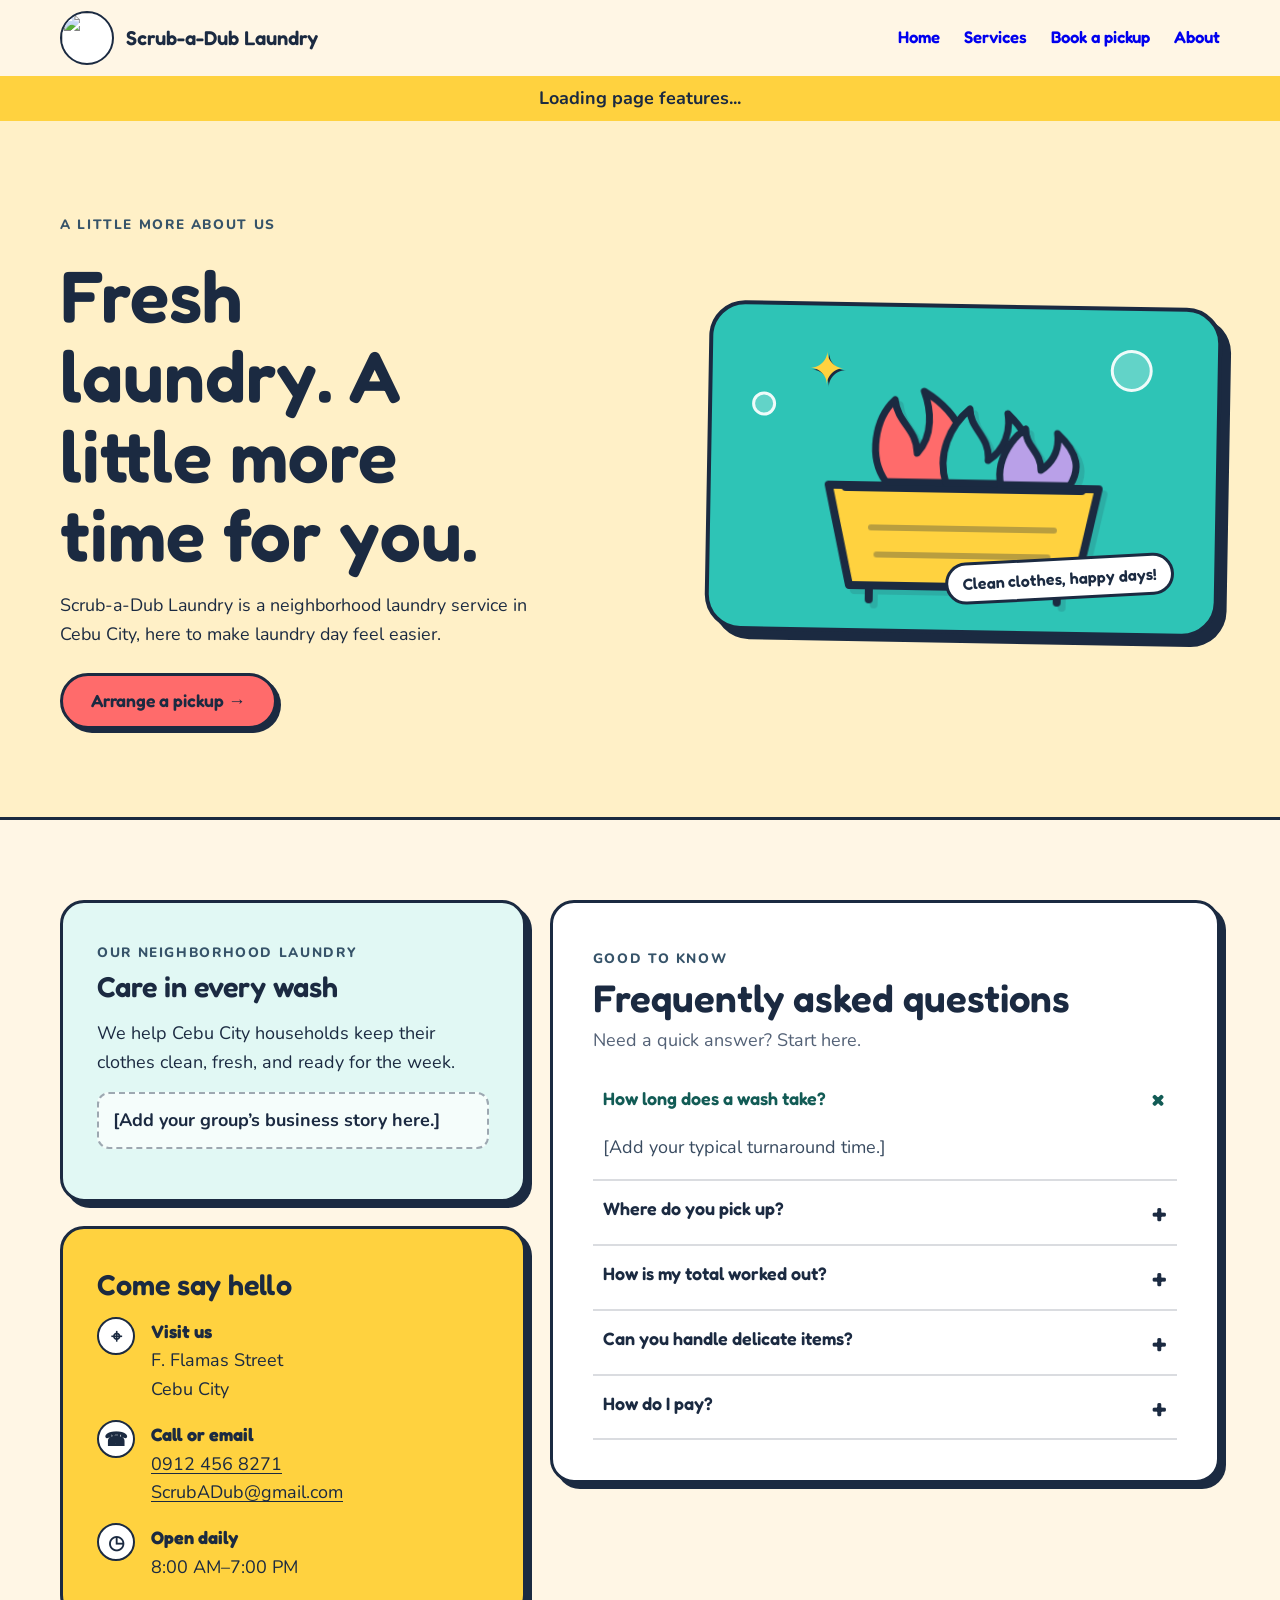
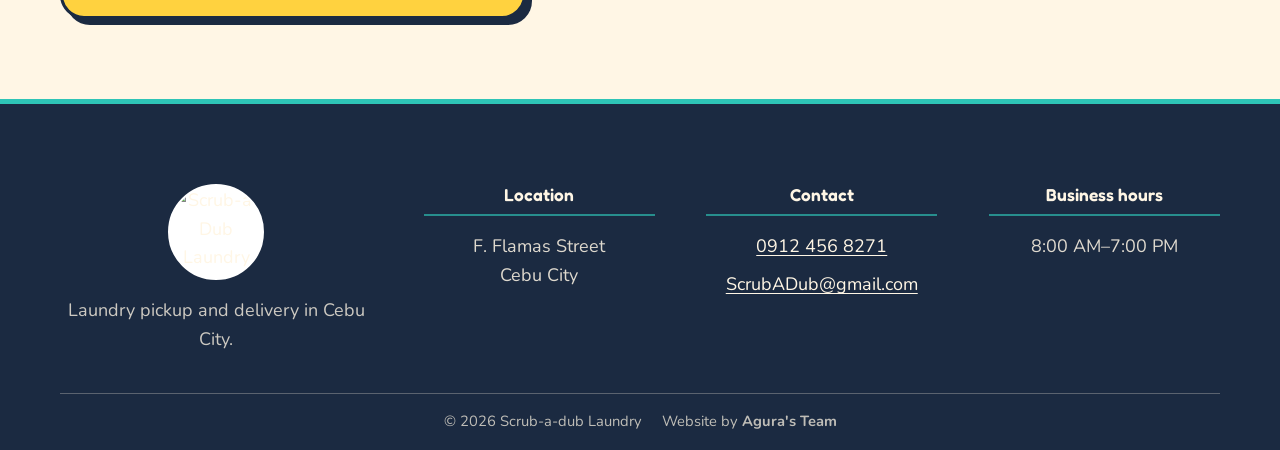
==== commit 7de67ad5: "reworked about page" ====
--- a/about.html
+++ b/about.html
@@ -5,7 +5,7 @@
 <meta name="viewport" content="width=device-width, initial-scale=1">
 <title>About | Scrub-a-dub Laundry</title>
 <meta name="description" content="About Scrub-a-dub Laundry, hours, and common questions.">
-<link rel="icon" href="assets/logo-small.png">
+<link rel="icon" href="assets/logo-option-4.png">
 <link rel="preconnect" href="https://fonts.googleapis.com"><link rel="preconnect" href="https://fonts.gstatic.com" crossorigin>
 <link rel="stylesheet" href="https://fonts.googleapis.com/css2?family=Fredoka:wght@500;600&family=Nunito:wght@400;700&display=swap">
 <link rel="stylesheet" href="style.css">
@@ -17,30 +17,35 @@
 <i class="bubble-background__bubble"></i><i class="bubble-background__bubble"></i><i class="bubble-background__bubble"></i><i class="bubble-background__bubble"></i><i class="bubble-background__bubble"></i><i class="bubble-background__bubble"></i><i class="bubble-background__bubble"></i><i class="bubble-background__bubble"></i><i class="bubble-background__bubble"></i><i class="bubble-background__bubble"></i><i class="bubble-background__bubble"></i><i class="bubble-background__bubble"></i><i class="bubble-background__bubble"></i><i class="bubble-background__bubble"></i>
 </div>
 <header class="site-header"><div class="wrap bar">
-<a class="brand" href="index.html"><img src="assets/logo-small.png" alt="Scrub-a-dub Laundry, home" width="180" height="48"></a>
+<a class="brand" href="index.html"><img class="brand-mark" src="assets/logo-option-4.png" alt=""><span>Scrub-a-Dub Laundry</span></a>
 <button id="nav-toggle" class="nav-toggle" aria-expanded="false" aria-controls="nav">Menu</button>
 <nav id="nav" class="nav" aria-label="Main"><a href="index.html">Home</a><a href="services.html">Services</a><a href="order.html">Book a pickup</a><a href="about.html">About</a></nav>
 </div></header>
 <p id="loading" class="loading" role="status">Loading page features...</p>
 <main>
 
-<section class="section"><div class="wrap grid12" style="align-items:start">
-<div class="c-5"><h1>About the shop</h1><p>Scrub-a-dub Laundry is a neighborhood laundry service in Cebu City. [SHORT STORY OF THE SHOP]</p><p>Open 8:00 AM–7:00 PM. Call <a href="tel:+639124568271">0912 456 8271</a> or visit us at F. Flamas Street, Cebu City.</p></div>
-<div class="c-7"><h2>Questions</h2><ul class="faq">
-<li class="faq-item open"><button class="faq-q" aria-expanded="true">How long does a wash take?</button><div class="faq-a"><div><p>[TURNAROUND TIME]</p></div></div></li>
-<li class="faq-item"><button class="faq-q" aria-expanded="false">Where do you pick up?</button><div class="faq-a"><div><p>[SERVICE AREA] in Cebu City.</p></div></div></li>
-<li class="faq-item"><button class="faq-q" aria-expanded="false">How is my total worked out?</button><div class="faq-a"><div><p>Quantity times the service price, plus the rush fee and delivery fee if you pick them. Try it on the Services page.</p></div></div></li>
-<li class="faq-item"><button class="faq-q" aria-expanded="false">Can you handle delicate items?</button><div class="faq-a"><div><p>[DELICATE ITEMS POLICY]</p></div></div></li>
-<li class="faq-item"><button class="faq-q" aria-expanded="false">How do I pay?</button><div class="faq-a"><div><p>[PAYMENT METHODS]</p></div></div></li>
-</ul></div></div></section>
+<section class="about-hero"><div class="wrap about-hero-grid">
+<div class="about-intro"><span class="eyebrow">A little more about us</span><h1>Fresh laundry. A little more time for you.</h1><p>Scrub-a-Dub Laundry is a neighborhood laundry service in Cebu City, here to make laundry day feel easier.</p><a class="btn" href="order.html">Arrange a pickup <span aria-hidden="true">→</span></a></div>
+<div class="about-art" aria-hidden="true"><span class="about-art__bubble about-art__bubble--one"></span><span class="about-art__bubble about-art__bubble--two"></span><span class="about-art__spark">✦</span><svg viewBox="0 0 420 300" role="presentation"><path d="M75 168h270l-22 100H97z" fill="#FFD23F" stroke="#1B2A41" stroke-width="8" stroke-linejoin="round"/><path d="M92 170h236" fill="none" stroke="#1B2A41" stroke-width="8" stroke-linecap="round"/><path d="M132 164c-18-24-12-63 8-82 3 24 22 28 23 53 16-18 13-44 6-62 39 23 52 59 37 91z" fill="#FF6B6B" stroke="#1B2A41" stroke-width="7" stroke-linejoin="round"/><path d="M192 164c-9-28 3-57 23-74 0 20 21 27 19 51 17-11 22-30 19-47 30 29 29 50 15 70z" fill="#2EC4B6" stroke="#1B2A41" stroke-width="7" stroke-linejoin="round"/><path d="M247 165c-5-21 7-44 24-56 0 18 16 22 16 41 14-10 18-23 16-37 22 20 23 36 13 52z" fill="#B9A0E8" stroke="#1B2A41" stroke-width="7" stroke-linejoin="round"/><path d="M118 210h183M124 237h171" stroke="#1B2A41" stroke-width="6" stroke-linecap="round" opacity=".3"/><path d="M117 270v12m188-12v12" stroke="#1B2A41" stroke-width="8" stroke-linecap="round"/></svg><span class="about-art__label">Clean clothes, happy days!</span></div>
+</div></section>
+<section class="section about-details"><div class="wrap about-layout">
+<div class="about-side"><article class="story-card"><span class="eyebrow">Our neighborhood laundry</span><h2>Care in every wash</h2><p>We help Cebu City households keep their clothes clean, fresh, and ready for the week.</p><p class="story-placeholder">[Add your group’s business story here.]</p></article>
+<section class="contact-card"><h2>Come say hello</h2><address><span class="contact-icon" aria-hidden="true">⌖</span><span><strong>Visit us</strong><br>F. Flamas Street<br>Cebu City</span></address><div class="contact-detail"><span class="contact-icon" aria-hidden="true">☎</span><span><strong>Call or email</strong><br><a href="tel:+639124568271">0912 456 8271</a><br><a href="mailto:ScrubADub@gmail.com">ScrubADub@gmail.com</a></span></div><div class="contact-detail"><span class="contact-icon" aria-hidden="true">◷</span><span><strong>Open daily</strong><br>8:00 AM–7:00 PM</span></div></section></div>
+<section class="about-faq-card" aria-labelledby="faq-title"><div class="about-faq-heading"><span class="eyebrow">Good to know</span><h2 id="faq-title">Frequently asked questions</h2><p>Need a quick answer? Start here.</p></div><ul class="faq">
+<li class="faq-item open"><button class="faq-q" id="faq-q-1" aria-expanded="true" aria-controls="faq-a-1">How long does a wash take?</button><div class="faq-a" id="faq-a-1" role="region" aria-labelledby="faq-q-1"><div><p>[Add your typical turnaround time.]</p></div></div></li>
+<li class="faq-item"><button class="faq-q" id="faq-q-2" aria-expanded="false" aria-controls="faq-a-2">Where do you pick up?</button><div class="faq-a" id="faq-a-2" role="region" aria-labelledby="faq-q-2"><div><p>We serve [SERVICE AREA] in Cebu City.</p></div></div></li>
+<li class="faq-item"><button class="faq-q" id="faq-q-3" aria-expanded="false" aria-controls="faq-a-3">How is my total worked out?</button><div class="faq-a" id="faq-a-3" role="region" aria-labelledby="faq-q-3"><div><p>Your total depends on the service and laundry weight, plus any rush or delivery options. Try the calculator on the Services page.</p></div></div></li>
+<li class="faq-item"><button class="faq-q" id="faq-q-4" aria-expanded="false" aria-controls="faq-a-4">Can you handle delicate items?</button><div class="faq-a" id="faq-a-4" role="region" aria-labelledby="faq-q-4"><div><p>[Add your care policy for delicate items.]</p></div></div></li>
+<li class="faq-item"><button class="faq-q" id="faq-q-5" aria-expanded="false" aria-controls="faq-a-5">How do I pay?</button><div class="faq-a" id="faq-a-5" role="region" aria-labelledby="faq-q-5"><div><p>[Add the payment methods your business accepts.]</p></div></div></li>
+</ul></section></div></section>
 </main>
 <footer class="site-footer"><div class="wrap footer-wrap">
 <div class="footer-grid">
-<section class="footer-brand"><img src="assets/logo-small.png" alt="Scrub-a-dub Laundry" width="180" height="48"><p>Laundry pickup and delivery in Cebu City.</p></section>
+<section class="footer-brand"><img src="assets/logo-option-4.png" alt="Scrub-a-Dub Laundry logo" width="96" height="96"><p>Laundry pickup and delivery in Cebu City.</p></section>
 <section class="footer-column"><h2>Location</h2><address>F. Flamas Street<br>Cebu City</address></section>
 <section class="footer-column"><h2>Contact</h2><p><a href="tel:+639124568271">0912 456 8271</a><a href="mailto:ScrubADub@gmail.com">ScrubADub@gmail.com</a></p></section>
 <section class="footer-column"><h2>Business hours</h2><p>8:00 AM–7:00 PM</p></section>
-</div>
+</div><div class="footer-bottom"><span>© 2026 Scrub-a-dub Laundry</span><span>Website by <strong>Agura's Team</strong></span></div>
 </div></footer>
 <script type="py" config="./pyscript.toml">
 import nav, faq, background_bubbles
--- a/style.css
+++ b/style.css
@@ -44,6 +44,8 @@
 .site-header{position:sticky;top:0;z-index:10;background:var(--cream);transition:box-shadow var(--t-hover)}
 .site-header.scrolled{box-shadow:0 3px 0 var(--navy)}
 .bar{display:flex;align-items:center;justify-content:space-between;gap:var(--s3);min-height:76px}
+.brand{display:inline-flex;align-items:center;gap:12px;color:var(--navy);font:600 1.25rem/1.1 var(--f-head);text-decoration:none;white-space:nowrap}
+.brand-mark{width:54px;height:54px;object-fit:cover;border:2px solid var(--navy);border-radius:50%;background:#fff}
 .nav{display:flex;gap:var(--s4)}
 .nav a{font:600 1.05rem var(--f-head);text-decoration:none;padding:var(--s1) 0;border-bottom:3px solid transparent;transition:transform var(--t-hover) var(--ease-bounce)}
 .nav a:hover{transform:rotate(-3deg) translateY(-2px)}
@@ -54,12 +56,19 @@
 .btn:active{transform:scale(.96);box-shadow:2px 2px 0 var(--navy);transition-duration:var(--t-press)}
 .btn--ghost{background:transparent}
 .actions{display:flex;flex-wrap:wrap;gap:var(--s3);margin-top:var(--s4)}
-.steps{display:flex;gap:var(--s5);position:relative;margin:var(--s5) 0 0;padding:0;list-style:none}
-.steps::before{content:"";position:absolute;left:24px;right:24px;top:24px;border-top:3px dashed var(--navy);opacity:.35}
-.steps li{position:relative;flex:1}
-.num{width:48px;height:48px;border-radius:50%;background:var(--sun);border:3px solid var(--navy);display:grid;place-items:center;font:600 1.3rem var(--f-head);margin-bottom:var(--s3);position:relative;transition:transform var(--t-hover) var(--ease-bounce)}
-.steps li:hover .num{transform:rotate(-12deg) scale(1.12)}
-.steps h3{margin-bottom:var(--s1)}
+.steps-heading{max-width:680px;margin:0 auto var(--s5);text-align:center}
+.steps-heading h2{margin:.35rem 0 .5rem}
+.steps-heading p{margin-inline:auto}
+.steps{display:grid;grid-template-columns:repeat(3,minmax(0,1fr));gap:var(--s4);margin:0;padding:0;list-style:none}
+.steps li{position:relative;min-height:210px;padding:24px;border:3px solid var(--navy);border-radius:22px;background:#fff;box-shadow:6px 6px 0 var(--navy);overflow:hidden;transition:transform var(--t-hover) var(--ease-bounce),box-shadow var(--t-hover)}
+.steps li:nth-child(2){background:#E1F8F4}.steps li:nth-child(3){background:#FFF0C7}
+.steps li:hover{transform:translateY(-4px) rotate(-.5deg);box-shadow:9px 10px 0 var(--navy)}
+.num{display:grid;width:54px;height:54px;place-items:center;margin-bottom:var(--s4);border:3px solid var(--navy);border-radius:16px;background:var(--sun);font:600 1.25rem var(--f-head);position:relative;transition:transform var(--t-hover) var(--ease-bounce)}
+.steps li:nth-child(2) .num{background:var(--teal)}.steps li:nth-child(3) .num{background:var(--coral)}
+.steps li:hover .num{transform:rotate(-8deg) scale(1.08)}
+.steps h3{margin-bottom:var(--s1);font-size:1.35rem}
+.steps p{position:relative;z-index:1;margin:0;max-width:32ch;line-height:1.5}
+.step-doodle{position:absolute;right:17px;bottom:2px;color:rgba(27,42,65,.14);font:600 4rem/1 var(--f-head);transform:rotate(-12deg);pointer-events:none}
 .video-frame{background:var(--navy);border-radius:var(--r);padding:var(--s2);aspect-ratio:16/9}
 .video-frame video{width:100%;height:100%;border-radius:8px;background:var(--navy);object-fit:cover}
 .svc-list{display:grid;grid-template-columns:repeat(2,minmax(0,1fr));gap:var(--s4);margin:var(--s4) 0 0;padding:0;list-style:none}
@@ -137,12 +146,85 @@
 .faq-item.open .faq-a{grid-template-rows:1fr}
 .faq-a>div{overflow:hidden}
 .faq-a p{padding:0 var(--s2) var(--s3)}
+/* Booking page */
+.booking-hero{padding-block:clamp(42px,7vw,84px) var(--s6);background:linear-gradient(180deg,#FFF0C7 0,#FFF6E5 340px)}
+.booking-heading{max-width:760px;margin:0 auto var(--s5);text-align:center}
+.booking-heading h1{margin:.25em 0 .12em}
+.booking-heading>p{margin:0 auto;max-width:48ch}
+.booking-pills{display:flex;justify-content:center;flex-wrap:wrap;gap:10px;margin-top:var(--s3)}
+.booking-pills span{padding:6px 13px;border:2px solid var(--navy);border-radius:999px;background:#fff;font-size:.93rem;font-weight:800}
+.booking-layout{display:grid;grid-template-columns:minmax(0,1.25fr) minmax(300px,.75fr);align-items:start;gap:var(--s4)}
+.booking-form-card,.next-card{padding:clamp(22px,3.5vw,38px);border:3px solid var(--navy);border-radius:26px;background:#fff;box-shadow:8px 8px 0 var(--navy)}
+.booking-card-heading{display:flex;align-items:center;gap:14px;margin-bottom:var(--s4)}
+.booking-card-heading h2{margin:0 0 3px;font-size:clamp(1.45rem,2vw,1.9rem)}
+.booking-card-heading p{margin:0;font-size:.96rem}
+.booking-card-heading .step-chip{width:44px;height:44px;font-size:1.2rem}
+.booking-fields{display:grid;grid-template-columns:repeat(2,minmax(0,1fr));column-gap:var(--s3)}
+.booking-fields .field{min-width:0;margin-bottom:var(--s3)}
+.booking-wide{grid-column:1/-1}
+.booking-fields .in{min-height:52px;background:#FFFCF5}
+.booking-fields textarea.in{min-height:112px;resize:vertical}
+.label-soft{font-size:.88em;font-weight:400;color:#536176}
+.booking-submit{display:flex;align-items:center;justify-content:space-between;gap:var(--s3);margin-top:var(--s1);padding-top:var(--s3);border-top:2px dashed rgba(27,42,65,.25)}
+.booking-submit p{margin:0;max-width:30ch;font-size:.9rem;color:#536176}
+.booking-submit .btn{flex:none}
+.booking-side{display:grid;gap:var(--s4)}
+.next-card{background:var(--teal)}
+.next-card .booking-card-heading{margin-bottom:var(--s3)}
+.pickup-steps{display:grid;gap:0;margin:0;padding:0;list-style:none}
+.pickup-steps li{display:grid;grid-template-columns:44px minmax(0,1fr);gap:12px;padding:15px 0;border-top:2px dashed rgba(27,42,65,.32)}
+.pickup-steps li>span{display:grid;width:38px;height:38px;place-items:center;border:2px solid var(--navy);border-radius:50%;background:var(--sun);font:600 .9rem var(--f-head)}
+.pickup-steps h3{margin:0 0 3px;font-size:1.08rem}
+.pickup-steps p{margin:0;font-size:.94rem;line-height:1.45}
+.booking-confirm{min-height:168px;padding:clamp(20px,3vw,30px);border-radius:24px;background:#fff;box-shadow:6px 6px 0 var(--navy)}
+.confirm-top{display:flex;align-items:center;gap:12px;margin-bottom:var(--s3)}
+.confirm-top h2{margin:2px 0 0;font-size:1.55rem}
+.confirm-icon{display:grid;width:42px;height:42px;place-items:center;border:3px solid var(--navy);border-radius:50%;background:var(--sun);font:700 1.35rem var(--f-head)}
+.confirm-empty{margin:0;padding:14px;border:2px dashed rgba(27,42,65,.35);border-radius:14px;color:#536176}
+.booking-confirm .ticket{position:relative}
+.booking-confirm .ticket h3{margin-bottom:var(--s2)}
+.booking-confirm .line{font-size:.95rem}
+.booking-confirm .line dd{font-weight:800;text-align:right}
+.booking-confirm .small{margin-bottom:0}
+/* About page */
+.about-hero{position:relative;overflow:hidden;padding-block:clamp(48px,7vw,88px);background:#FFF0C7;border-bottom:3px solid var(--navy)}
+.about-hero-grid{display:grid;grid-template-columns:minmax(0,1fr) minmax(330px,.9fr);align-items:center;gap:clamp(32px,6vw,76px)}
+.about-intro h1{max-width:11ch;margin:.25em 0 .22em}
+.about-intro>p{max-width:43ch;font-size:1.12rem}
+.about-intro .btn{margin-top:var(--s2)}
+.about-art{position:relative;display:grid;place-items:center;min-height:330px;border:4px solid var(--navy);border-radius:36px;background:var(--teal);box-shadow:9px 9px 0 var(--navy);transform:rotate(1deg)}
+.about-art svg{position:relative;z-index:1;width:min(94%,420px);filter:drop-shadow(5px 5px 0 rgba(27,42,65,.14))}
+.about-art__bubble{position:absolute;border:3px solid rgba(255,255,255,.9);border-radius:50%;background:rgba(255,255,255,.25)}
+.about-art__bubble--one{top:12%;right:13%;width:42px;height:42px}.about-art__bubble--two{top:27%;left:8%;width:24px;height:24px}
+.about-art__spark{position:absolute;top:9%;left:19%;color:var(--sun);font-size:2.8rem;text-shadow:2px 2px 0 var(--navy)}
+.about-art__label{position:absolute;z-index:2;right:8%;bottom:10%;padding:8px 14px;border:3px solid var(--navy);border-radius:999px;background:#fff;font:600 1rem var(--f-head);transform:rotate(-4deg)}
+.about-details{background:var(--cream)}
+.about-layout{display:grid;grid-template-columns:minmax(0,.82fr) minmax(0,1.18fr);align-items:start;gap:var(--s4)}
+.about-side{display:grid;gap:var(--s4)}
+.story-card,.contact-card,.about-faq-card{padding:clamp(22px,3vw,34px);border:3px solid var(--navy);border-radius:24px;background:#fff;box-shadow:6px 6px 0 var(--navy)}
+.story-card{background:#E1F8F4}
+.story-card h2,.contact-card h2{margin:.35rem 0 var(--s3);font-size:1.8rem}
+.story-card p{margin-bottom:var(--s3)}
+.story-placeholder{padding:12px 14px;border:2px dashed rgba(27,42,65,.4);border-radius:12px;background:rgba(255,255,255,.65);font-weight:700}
+.contact-card{background:var(--sun)}
+.contact-card address,.contact-detail{display:grid;grid-template-columns:42px minmax(0,1fr);gap:12px;align-items:start;margin-top:var(--s3);font-style:normal;overflow-wrap:anywhere}
+.contact-icon{display:grid;width:38px;height:38px;place-items:center;border:2px solid var(--navy);border-radius:50%;background:#fff;font:700 1.2rem var(--f-head)}
+.contact-card strong{font-family:var(--f-head)}.contact-card a{color:var(--navy);text-underline-offset:3px}
+.about-faq-card{padding:clamp(22px,3.5vw,40px)}
+.about-faq-heading{margin-bottom:var(--s3)}
+.about-faq-heading h2{margin:.35rem 0 .4rem;font-size:clamp(1.8rem,3vw,2.4rem)}
+.about-faq-heading p{margin:0;color:#536176}
+.about-faq-card .faq-item{border-bottom:2px solid rgba(27,42,65,.16)}
+.about-faq-card .faq-q{padding:17px 10px;font-size:1.12rem}
+.about-faq-card .faq-q[aria-expanded=true]{color:#125b55}
+.about-faq-card .faq-a p{padding:0 10px 17px;margin:0;max-width:58ch;color:#394b60}
 .site-footer{position:relative;overflow:hidden;background:var(--navy);color:var(--cream);padding-block:var(--s6) var(--s3);border-top:5px solid var(--teal)}
-.footer-grid{display:grid;grid-template-columns:1.35fr repeat(3,minmax(0,1fr));gap:clamp(22px,4vw,52px);align-items:start}
-.footer-brand img{width:180px;height:auto}.footer-brand p{max-width:29ch;margin:var(--s3) 0;color:rgba(255,246,229,.78)}
-.footer-column h2{margin:0 0 var(--s3);padding-bottom:var(--s2);border-bottom:2px solid rgba(46,196,182,.65);font:600 1.08rem/1.3 var(--f-head);color:var(--cream)}
+.footer-grid{display:grid;grid-template-columns:1.35fr repeat(3,minmax(0,1fr));gap:clamp(22px,4vw,52px);align-items:start;text-align:center}
+.footer-brand img{width:96px;height:96px;object-fit:cover;padding:0;margin-inline:auto;border:2px solid #fff;border-radius:50%;background:#fff}.footer-brand p{max-width:29ch;margin:var(--s3) auto 0;color:rgba(255,246,229,.78)}
+.footer-column h2{margin:0 0 var(--s3);padding-bottom:var(--s2);border-bottom:2px solid rgba(46,196,182,.65);font:600 1.08rem/1.3 var(--f-head);color:var(--cream);text-align:center}
 .footer-column p,.footer-column address{margin:0;color:rgba(255,246,229,.86);font-style:normal}
-.footer-column p{display:grid;gap:9px}.site-footer a{color:var(--cream);text-underline-offset:3px;overflow-wrap:anywhere}.site-footer a:hover{color:var(--sun)}
+.footer-column p{display:grid;justify-items:center;gap:9px}.site-footer a{color:var(--cream);text-underline-offset:3px;overflow-wrap:anywhere}.site-footer a:hover{color:var(--sun)}
+.footer-bottom{display:flex;justify-content:center;flex-wrap:wrap;gap:6px 20px;margin-top:var(--s5);padding-top:var(--s3);border-top:1px solid rgba(255,246,229,.28);color:rgba(255,246,229,.72);font-size:.92rem;text-align:center}
 /* 6. pages: hero */
 .hero{padding-block:var(--s5) var(--s6);position:relative;overflow:hidden}
 .hero h1{max-width:12ch}
@@ -153,7 +235,7 @@
 .washer-spin{transform-box:view-box;transform-origin:50% 57.4%}
 .is-spinning .washer-spin{animation:commercial-spin .28s linear infinite}
 .washer-smile{pointer-events:none}
-.washer-status{position:absolute;top:15.5%;left:53%;width:26%;overflow:hidden;color:var(--navy);font:700 clamp(.48rem,1.6vw,.76rem)/1.2 var(--f-body);text-align:center;white-space:nowrap;text-overflow:ellipsis;pointer-events:none}
+.washer-status{position:absolute;top:15.5%;left:52.8%;width:24%;height:7.1%;display:flex;align-items:center;justify-content:center;overflow:hidden;color:var(--navy);font:700 clamp(.48rem,1.6vw,.76rem)/1 var(--f-body);text-align:center;white-space:nowrap;text-overflow:ellipsis;pointer-events:none}
 .washer-hint{margin:var(--s2) 0 0;font:600 1.1rem var(--f-head);text-align:center}
 .washer-spark{position:absolute;z-index:1;color:var(--coral);font-size:2rem;animation:sparkle 1.8s ease-in-out infinite alternate;pointer-events:none}
 .washer-spark--one{top:15%;left:7%}.washer-spark--two{top:35%;right:4%;color:var(--sun);animation-delay:-.8s}
@@ -178,14 +260,17 @@
 @media (prefers-reduced-motion:reduce){*,*::before,*::after{animation-duration:.01ms!important;animation-iteration-count:1!important;transition-duration:.01ms!important;scroll-behavior:auto!important}.bubble-background__bubble{opacity:.48;animation:none;bottom:var(--bubble-size)}.is-spinning .washer-spin{animation:none;transform:rotate(360deg)}.is-done .washer-burst i{opacity:1;animation:none;transform:translate(var(--burst-x),var(--burst-y))}}
 @media (max-width:820px){
 .c-6,.c-5,.c-7,.c-4,.c-8{grid-column:1/-1}
+.booking-layout{grid-template-columns:1fr;max-width:760px;margin-inline:auto}
+.about-hero-grid{grid-template-columns:1fr;max-width:760px}.about-intro h1{max-width:14ch}.about-art{min-height:280px;max-width:560px;width:100%;margin-inline:auto}
+.about-layout{grid-template-columns:1fr;max-width:760px}.about-side{grid-template-columns:repeat(2,minmax(0,1fr))}
 .nav-toggle{display:block}
 .nav{display:none;position:absolute;left:0;right:0;top:100%;flex-direction:column;background:var(--cream);padding:var(--s3) var(--s4);border-bottom:3px solid var(--navy)}
 .nav.open{display:flex}
-.steps{flex-direction:column;gap:var(--s4)}.steps::before{display:none}
+.steps{grid-template-columns:1fr;gap:var(--s3)}.steps li{min-height:0;display:grid;grid-template-columns:58px minmax(0,1fr);align-items:start;gap:0 16px;padding:20px}.steps .num{grid-row:span 2;width:48px;height:48px;margin:0}.steps li>div{grid-column:2}.steps li>div p{max-width:55ch}.step-doodle{right:14px;bottom:8px;font-size:2.8rem}
 .services-intro{grid-template-columns:1fr;gap:var(--s4)}.services-promo{width:min(420px,90%)}
 .section-heading{align-items:start;flex-direction:column}.section-heading>p{max-width:55ch}
 .svc-list{grid-template-columns:1fr}.svc{min-height:150px}
 .calculator-panel{gap:var(--s3)}.calculator-panel .fields{padding:0}
 .footer-grid{grid-template-columns:repeat(2,minmax(0,1fr))}
 }
-@media (max-width:480px){.svc{grid-template-columns:44px minmax(0,1fr) auto;gap:12px;padding:16px}.svc .ico{width:42px;height:42px}.svc .name{font-size:1.25rem}.svc .price{max-width:78px;font-size:.9rem}.svc-tag{font-size:.72rem}.calculator-panel{padding:20px}.calculator-fields-heading,.receipt-heading{font-size:1.15rem}.footer-grid{grid-template-columns:1fr;gap:var(--s4)}.footer-brand p{max-width:36ch}}
+@media (max-width:480px){.svc{grid-template-columns:44px minmax(0,1fr) auto;gap:12px;padding:16px}.svc .ico{width:42px;height:42px}.svc .name{font-size:1.25rem}.svc .price{max-width:78px;font-size:.9rem}.svc-tag{font-size:.72rem}.calculator-panel{padding:20px}.calculator-fields-heading,.receipt-heading{font-size:1.15rem}.footer-grid{grid-template-columns:1fr;gap:var(--s4)}.footer-brand p{max-width:36ch}.booking-hero{padding-top:var(--s5)}.booking-heading{margin-bottom:var(--s4)}.booking-fields{grid-template-columns:1fr}.booking-wide{grid-column:auto}.booking-form-card,.next-card{padding:20px;border-radius:20px;box-shadow:5px 5px 0 var(--navy)}.booking-submit{align-items:stretch;flex-direction:column}.booking-submit .btn{width:100%}.booking-pills{gap:7px}.booking-pills span{font-size:.84rem}.about-hero{padding-block:var(--s5)}.about-hero-grid{gap:var(--s4)}.about-intro h1{font-size:clamp(2.45rem,11vw,3.6rem)}.about-art{min-height:230px;border-radius:26px}.about-art__label{font-size:.83rem}.about-side{grid-template-columns:1fr}.story-card,.contact-card,.about-faq-card{padding:20px;border-radius:19px;box-shadow:5px 5px 0 var(--navy)}}
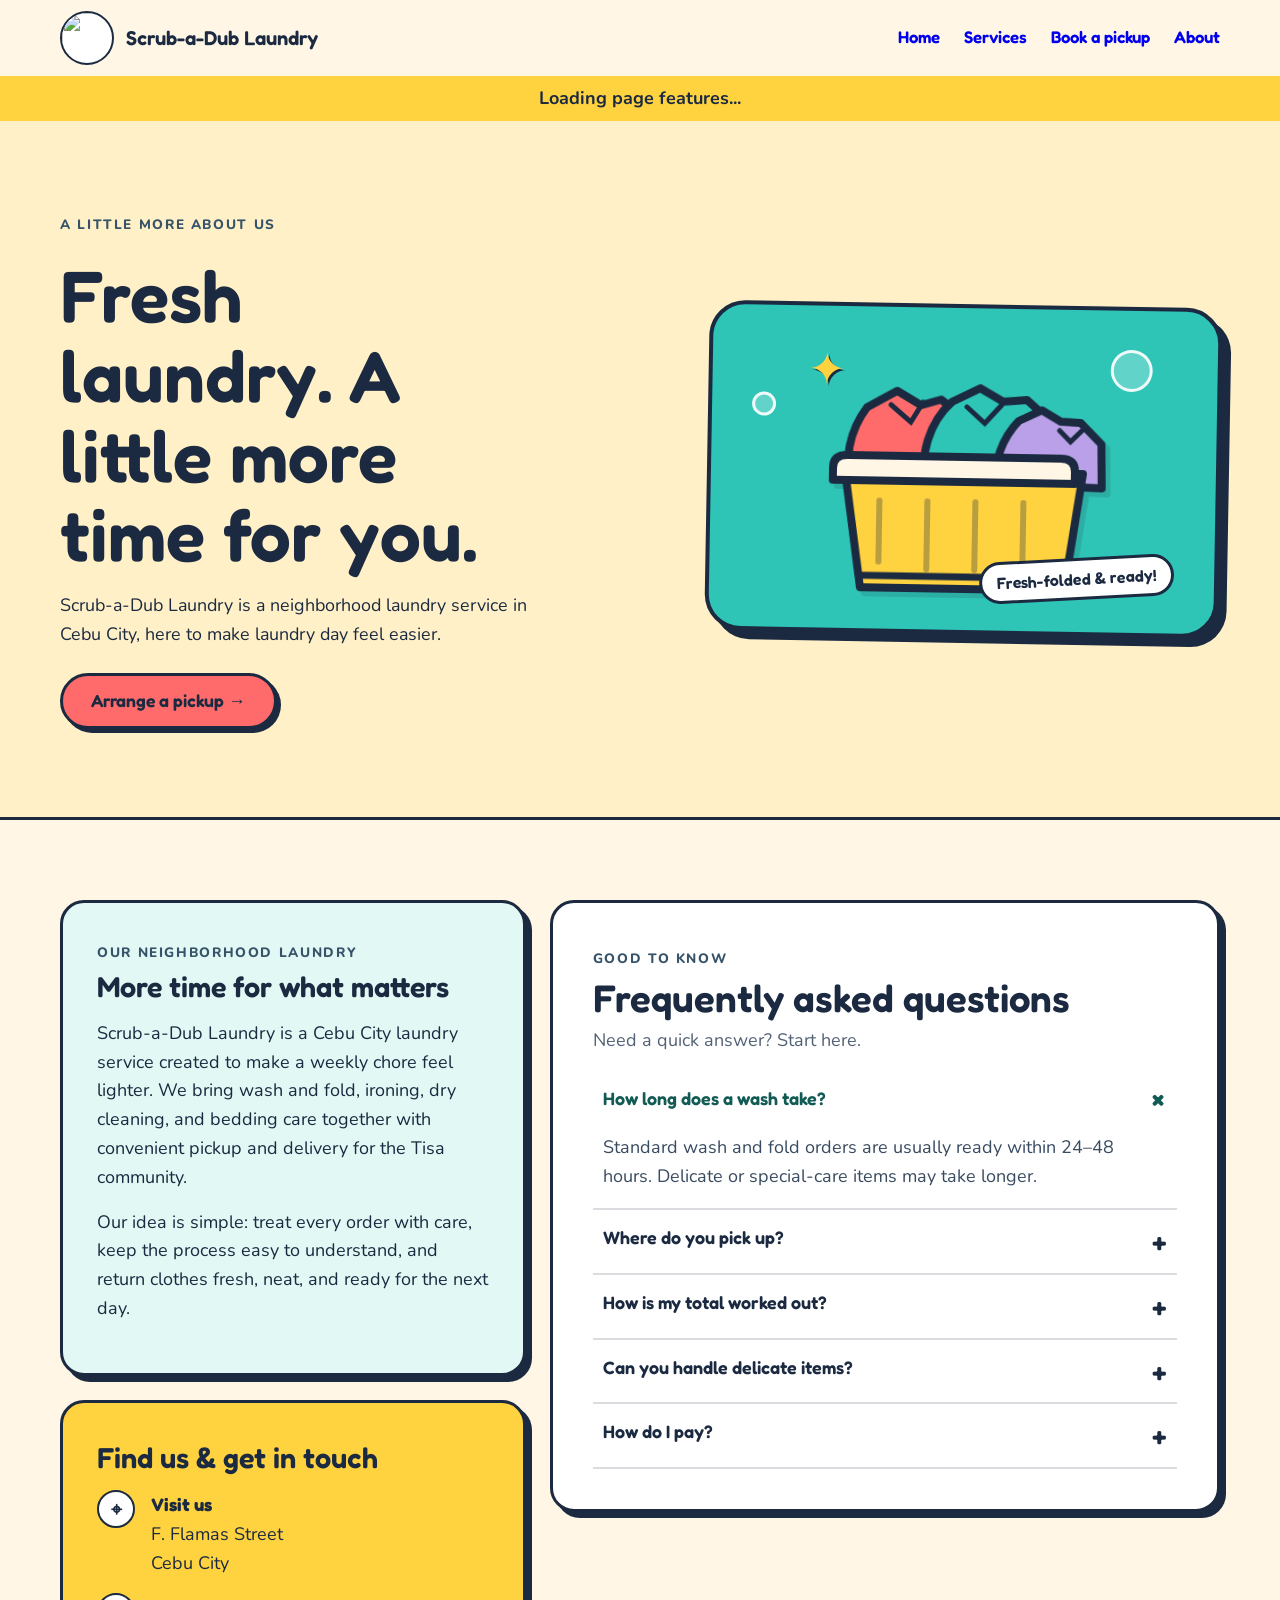
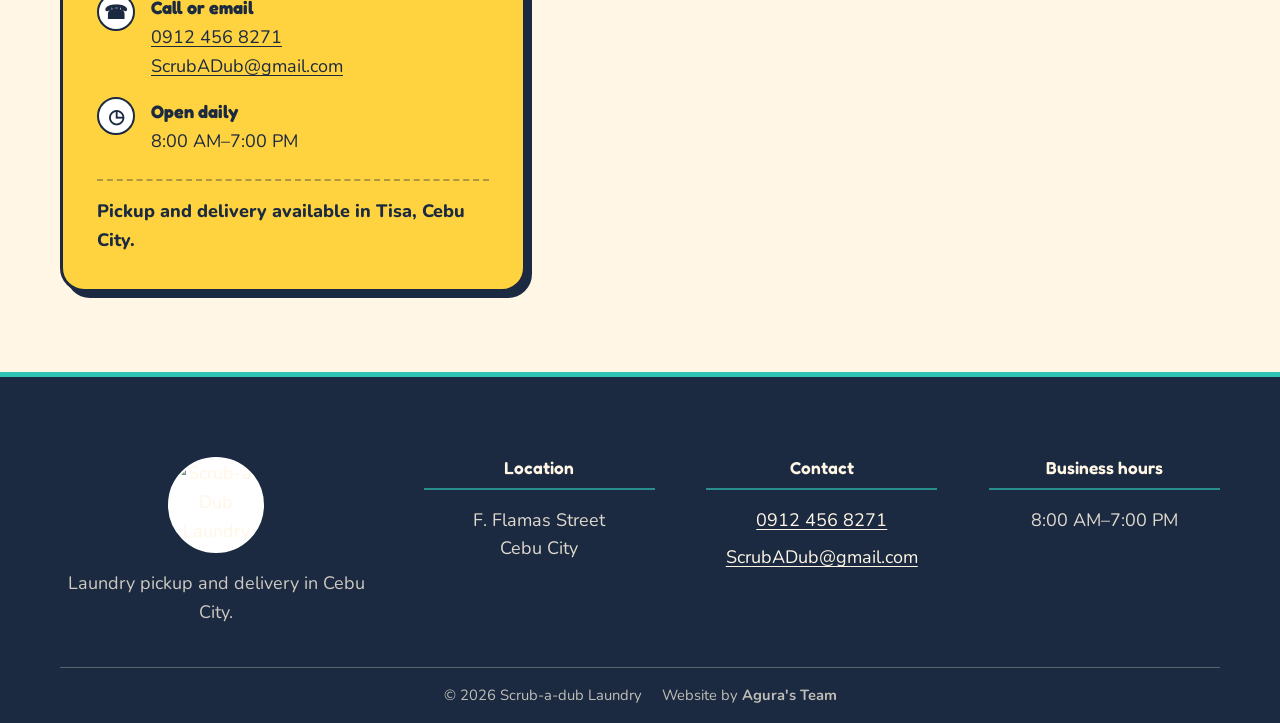
==== commit 9ecbbe68: "update page details and added small changes" ====
--- a/about.html
+++ b/about.html
@@ -26,17 +26,25 @@
 
 <section class="about-hero"><div class="wrap about-hero-grid">
 <div class="about-intro"><span class="eyebrow">A little more about us</span><h1>Fresh laundry. A little more time for you.</h1><p>Scrub-a-Dub Laundry is a neighborhood laundry service in Cebu City, here to make laundry day feel easier.</p><a class="btn" href="order.html">Arrange a pickup <span aria-hidden="true">→</span></a></div>
-<div class="about-art" aria-hidden="true"><span class="about-art__bubble about-art__bubble--one"></span><span class="about-art__bubble about-art__bubble--two"></span><span class="about-art__spark">✦</span><svg viewBox="0 0 420 300" role="presentation"><path d="M75 168h270l-22 100H97z" fill="#FFD23F" stroke="#1B2A41" stroke-width="8" stroke-linejoin="round"/><path d="M92 170h236" fill="none" stroke="#1B2A41" stroke-width="8" stroke-linecap="round"/><path d="M132 164c-18-24-12-63 8-82 3 24 22 28 23 53 16-18 13-44 6-62 39 23 52 59 37 91z" fill="#FF6B6B" stroke="#1B2A41" stroke-width="7" stroke-linejoin="round"/><path d="M192 164c-9-28 3-57 23-74 0 20 21 27 19 51 17-11 22-30 19-47 30 29 29 50 15 70z" fill="#2EC4B6" stroke="#1B2A41" stroke-width="7" stroke-linejoin="round"/><path d="M247 165c-5-21 7-44 24-56 0 18 16 22 16 41 14-10 18-23 16-37 22 20 23 36 13 52z" fill="#B9A0E8" stroke="#1B2A41" stroke-width="7" stroke-linejoin="round"/><path d="M118 210h183M124 237h171" stroke="#1B2A41" stroke-width="6" stroke-linecap="round" opacity=".3"/><path d="M117 270v12m188-12v12" stroke="#1B2A41" stroke-width="8" stroke-linecap="round"/></svg><span class="about-art__label">Clean clothes, happy days!</span></div>
+<div class="about-art" aria-hidden="true"><span class="about-art__bubble about-art__bubble--one"></span><span class="about-art__bubble about-art__bubble--two"></span><span class="about-art__spark">✦</span><svg class="about-art__laundry" viewBox="0 0 420 300" role="presentation">
+<g class="about-art__clothes">
+<path class="about-art__cloth about-art__cloth--coral" d="M102 166c-15-20-6-54 10-76l30-17 24 14 20-6 29 22 8 63z" fill="#FF6B6B" stroke="#1B2A41" stroke-width="8" stroke-linejoin="round"/>
+<path class="about-art__cloth about-art__cloth--teal" d="M175 165c-12-25 0-62 22-82l28-14 23 13 24-2 27 24 7 62z" fill="#2EC4B6" stroke="#1B2A41" stroke-width="8" stroke-linejoin="round"/>
+<path class="about-art__cloth about-art__cloth--purple" d="M245 164c-7-20 3-46 19-63l23-11 19 11 20 1 21 21 1 44z" fill="#B9A0E8" stroke="#1B2A41" stroke-width="8" stroke-linejoin="round"/>
+<path d="m136 87 20 17 12-20m44 4 18 16 17-19m58 25 11 11 12-12" fill="none" stroke="#1B2A41" stroke-width="5" stroke-linecap="round"/>
+</g>
+<g class="about-art__basket"><path d="M91 153h238l-17 117H108z" fill="#FFD23F" stroke="#1B2A41" stroke-width="8" stroke-linejoin="round"/><path d="M79 151q0-13 14-13h214q14 0 14 13v12H79z" fill="#FFF6E5" stroke="#1B2A41" stroke-width="8" stroke-linejoin="round"/><path d="M126 183v61m48-61v68m48-68v68m48-68v61" stroke="#1B2A41" stroke-width="6" stroke-linecap="round" opacity=".3"/><path d="M111 258h198" stroke="#1B2A41" stroke-width="7" stroke-linecap="round"/></g>
+</svg><span class="about-art__label">Fresh-folded &amp; ready!</span></div>
 </div></section>
 <section class="section about-details"><div class="wrap about-layout">
-<div class="about-side"><article class="story-card"><span class="eyebrow">Our neighborhood laundry</span><h2>Care in every wash</h2><p>We help Cebu City households keep their clothes clean, fresh, and ready for the week.</p><p class="story-placeholder">[Add your group’s business story here.]</p></article>
-<section class="contact-card"><h2>Come say hello</h2><address><span class="contact-icon" aria-hidden="true">⌖</span><span><strong>Visit us</strong><br>F. Flamas Street<br>Cebu City</span></address><div class="contact-detail"><span class="contact-icon" aria-hidden="true">☎</span><span><strong>Call or email</strong><br><a href="tel:+639124568271">0912 456 8271</a><br><a href="mailto:ScrubADub@gmail.com">ScrubADub@gmail.com</a></span></div><div class="contact-detail"><span class="contact-icon" aria-hidden="true">◷</span><span><strong>Open daily</strong><br>8:00 AM–7:00 PM</span></div></section></div>
+<div class="about-side"><article class="story-card"><span class="eyebrow">Our neighborhood laundry</span><h2>More time for what matters</h2><p>Scrub-a-Dub Laundry is a Cebu City laundry service created to make a weekly chore feel lighter. We bring wash and fold, ironing, dry cleaning, and bedding care together with convenient pickup and delivery for the Tisa community.</p><p>Our idea is simple: treat every order with care, keep the process easy to understand, and return clothes fresh, neat, and ready for the next day.</p></article>
+<section class="contact-card"><h2>Find us &amp; get in touch</h2><address><span class="contact-icon" aria-hidden="true">⌖</span><span><strong>Visit us</strong><br>F. Flamas Street<br>Cebu City</span></address><div class="contact-detail"><span class="contact-icon" aria-hidden="true">☎</span><span><strong>Call or email</strong><br><a href="tel:+639124568271">0912 456 8271</a><br><a href="mailto:ScrubADub@gmail.com">ScrubADub@gmail.com</a></span></div><div class="contact-detail"><span class="contact-icon" aria-hidden="true">◷</span><span><strong>Open daily</strong><br>8:00 AM–7:00 PM</span></div><p class="pickup-note">Pickup and delivery available in Tisa, Cebu City.</p></section></div>
 <section class="about-faq-card" aria-labelledby="faq-title"><div class="about-faq-heading"><span class="eyebrow">Good to know</span><h2 id="faq-title">Frequently asked questions</h2><p>Need a quick answer? Start here.</p></div><ul class="faq">
-<li class="faq-item open"><button class="faq-q" id="faq-q-1" aria-expanded="true" aria-controls="faq-a-1">How long does a wash take?</button><div class="faq-a" id="faq-a-1" role="region" aria-labelledby="faq-q-1"><div><p>[Add your typical turnaround time.]</p></div></div></li>
-<li class="faq-item"><button class="faq-q" id="faq-q-2" aria-expanded="false" aria-controls="faq-a-2">Where do you pick up?</button><div class="faq-a" id="faq-a-2" role="region" aria-labelledby="faq-q-2"><div><p>We serve [SERVICE AREA] in Cebu City.</p></div></div></li>
+<li class="faq-item open"><button class="faq-q" id="faq-q-1" aria-expanded="true" aria-controls="faq-a-1">How long does a wash take?</button><div class="faq-a" id="faq-a-1" role="region" aria-labelledby="faq-q-1"><div><p>Standard wash and fold orders are usually ready within 24–48 hours. Delicate or special-care items may take longer.</p></div></div></li>
+<li class="faq-item"><button class="faq-q" id="faq-q-2" aria-expanded="false" aria-controls="faq-a-2">Where do you pick up?</button><div class="faq-a" id="faq-a-2" role="region" aria-labelledby="faq-q-2"><div><p>Pickup and delivery are available in Tisa, Cebu City.</p></div></div></li>
 <li class="faq-item"><button class="faq-q" id="faq-q-3" aria-expanded="false" aria-controls="faq-a-3">How is my total worked out?</button><div class="faq-a" id="faq-a-3" role="region" aria-labelledby="faq-q-3"><div><p>Your total depends on the service and laundry weight, plus any rush or delivery options. Try the calculator on the Services page.</p></div></div></li>
-<li class="faq-item"><button class="faq-q" id="faq-q-4" aria-expanded="false" aria-controls="faq-a-4">Can you handle delicate items?</button><div class="faq-a" id="faq-a-4" role="region" aria-labelledby="faq-q-4"><div><p>[Add your care policy for delicate items.]</p></div></div></li>
-<li class="faq-item"><button class="faq-q" id="faq-q-5" aria-expanded="false" aria-controls="faq-a-5">How do I pay?</button><div class="faq-a" id="faq-a-5" role="region" aria-labelledby="faq-q-5"><div><p>[Add the payment methods your business accepts.]</p></div></div></li>
+<li class="faq-item"><button class="faq-q" id="faq-q-4" aria-expanded="false" aria-controls="faq-a-4">Can you handle delicate items?</button><div class="faq-a" id="faq-a-4" role="region" aria-labelledby="faq-q-4"><div><p>Yes. Please point out delicate pieces and check the care label when you book. We'll separate them and follow the garment instructions; items needing special treatment will be confirmed with you first.</p></div></div></li>
+<li class="faq-item"><button class="faq-q" id="faq-q-5" aria-expanded="false" aria-controls="faq-a-5">How do I pay?</button><div class="faq-a" id="faq-a-5" role="region" aria-labelledby="faq-q-5"><div><p>Pay by GCash, Maya, or cash when your laundry is picked up or delivered.</p></div></div></li>
 </ul></section></div></section>
 </main>
 <footer class="site-footer"><div class="wrap footer-wrap">
--- a/style.css
+++ b/style.css
@@ -194,6 +194,13 @@
 .about-intro .btn{margin-top:var(--s2)}
 .about-art{position:relative;display:grid;place-items:center;min-height:330px;border:4px solid var(--navy);border-radius:36px;background:var(--teal);box-shadow:9px 9px 0 var(--navy);transform:rotate(1deg)}
 .about-art svg{position:relative;z-index:1;width:min(94%,420px);filter:drop-shadow(5px 5px 0 rgba(27,42,65,.14))}
+.about-art__basket,.about-art__cloth{transform-box:fill-box;transition:transform .35s var(--ease-bounce)}
+.about-art__basket{transform-origin:50% 100%}.about-art__cloth{transform-origin:50% 100%}
+.about-art:hover .about-art__basket{transform:translateY(-5px) rotate(-1deg)}
+.about-art:hover .about-art__cloth--coral{transform:translateY(-7px) rotate(-4deg)}
+.about-art:hover .about-art__cloth--teal{transform:translateY(-10px) rotate(2deg)}
+.about-art:hover .about-art__cloth--purple{transform:translateY(-6px) rotate(5deg)}
+.about-art:hover .about-art__label{transform:rotate(2deg) translateY(-3px)}
 .about-art__bubble{position:absolute;border:3px solid rgba(255,255,255,.9);border-radius:50%;background:rgba(255,255,255,.25)}
 .about-art__bubble--one{top:12%;right:13%;width:42px;height:42px}.about-art__bubble--two{top:27%;left:8%;width:24px;height:24px}
 .about-art__spark{position:absolute;top:9%;left:19%;color:var(--sun);font-size:2.8rem;text-shadow:2px 2px 0 var(--navy)}
@@ -210,6 +217,7 @@
 .contact-card address,.contact-detail{display:grid;grid-template-columns:42px minmax(0,1fr);gap:12px;align-items:start;margin-top:var(--s3);font-style:normal;overflow-wrap:anywhere}
 .contact-icon{display:grid;width:38px;height:38px;place-items:center;border:2px solid var(--navy);border-radius:50%;background:#fff;font:700 1.2rem var(--f-head)}
 .contact-card strong{font-family:var(--f-head)}.contact-card a{color:var(--navy);text-underline-offset:3px}
+.pickup-note{margin:var(--s4) 0 0;padding-top:var(--s3);border-top:2px dashed rgba(27,42,65,.35);font-weight:800}
 .about-faq-card{padding:clamp(22px,3.5vw,40px)}
 .about-faq-heading{margin-bottom:var(--s3)}
 .about-faq-heading h2{margin:.35rem 0 .4rem;font-size:clamp(1.8rem,3vw,2.4rem)}
